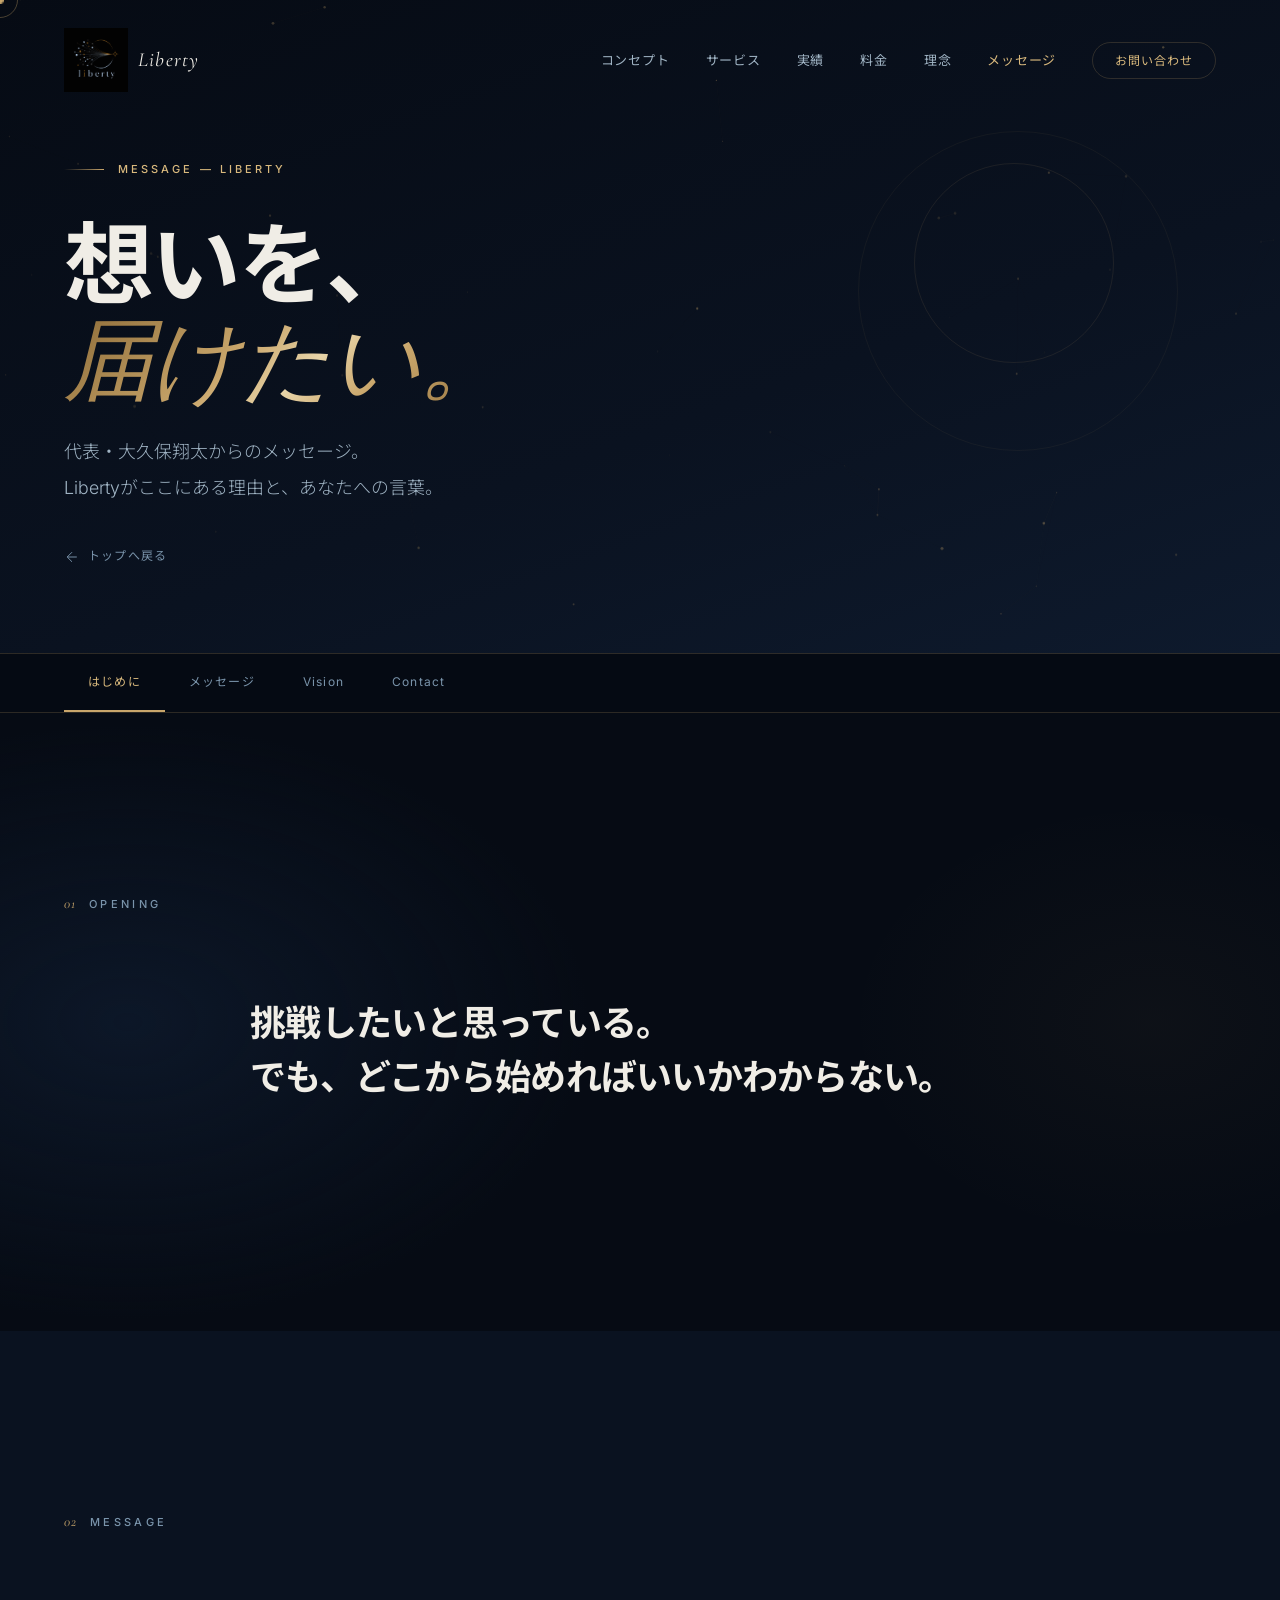
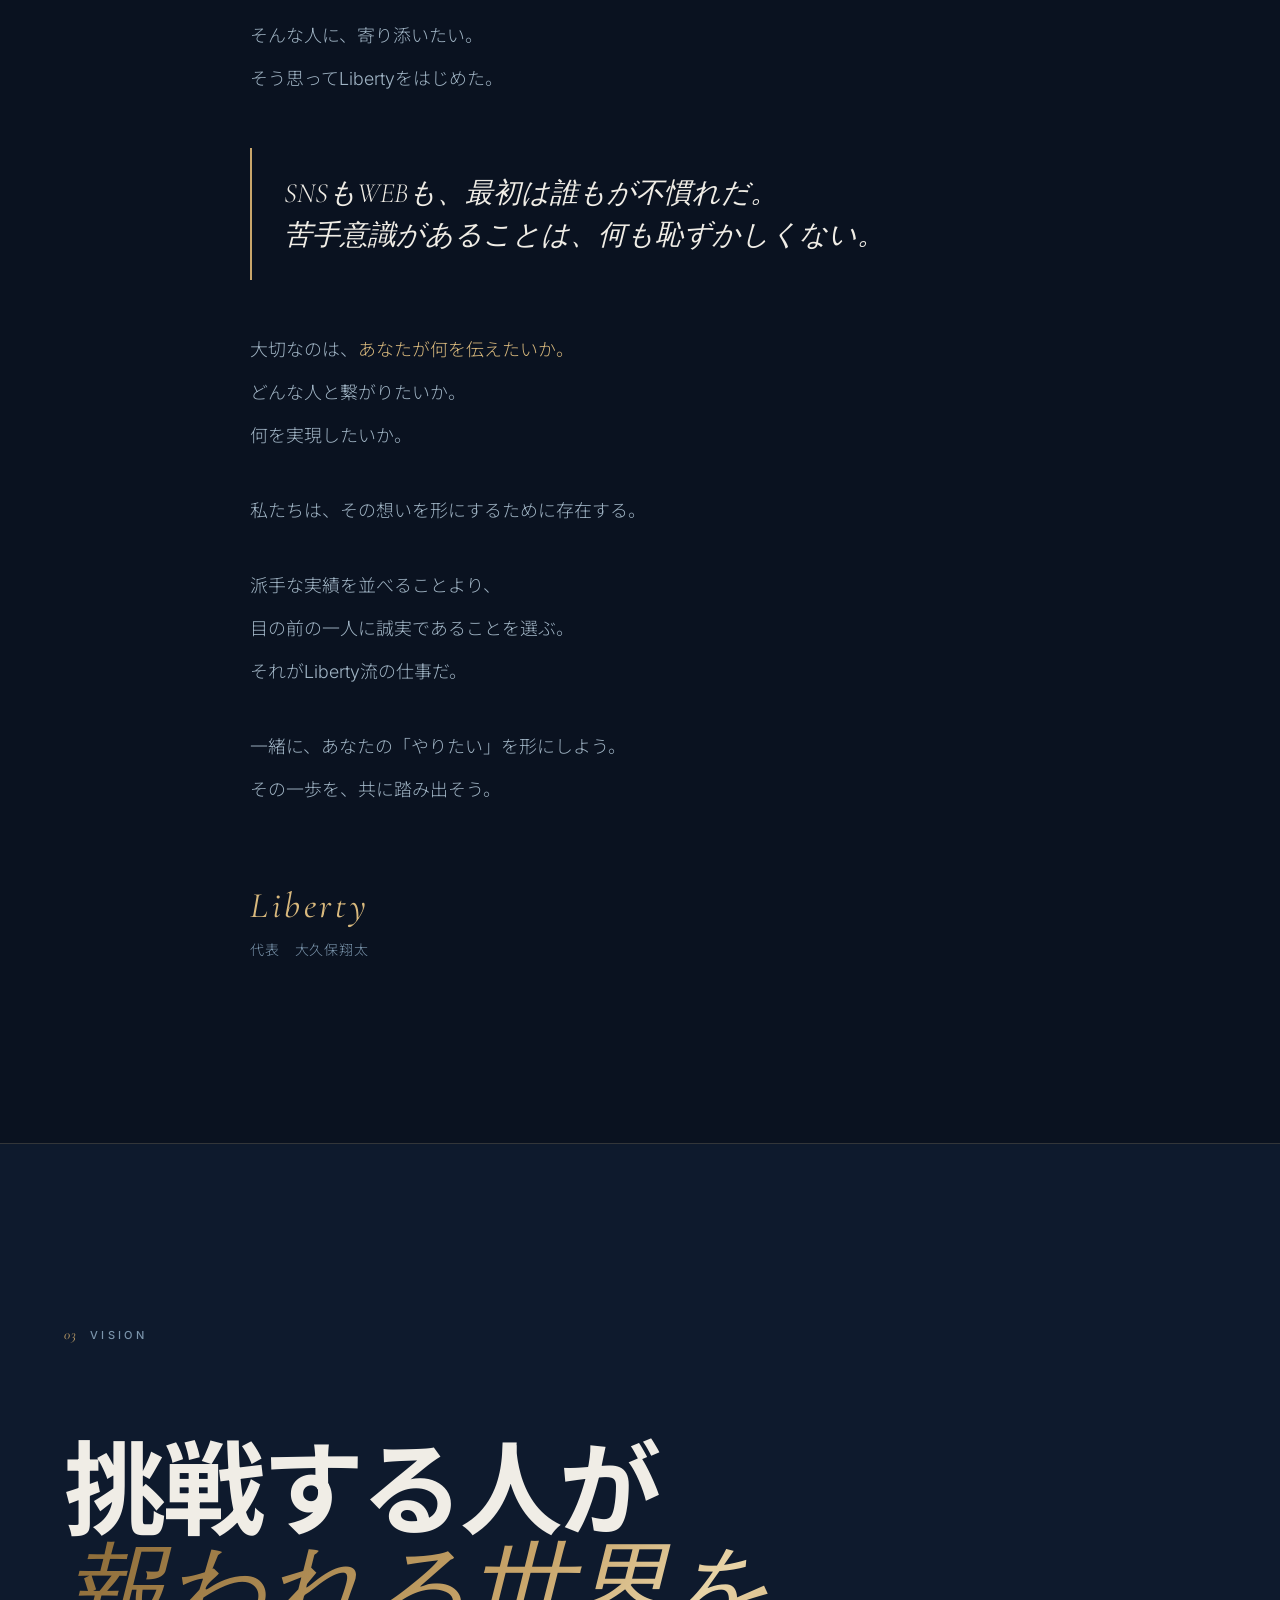
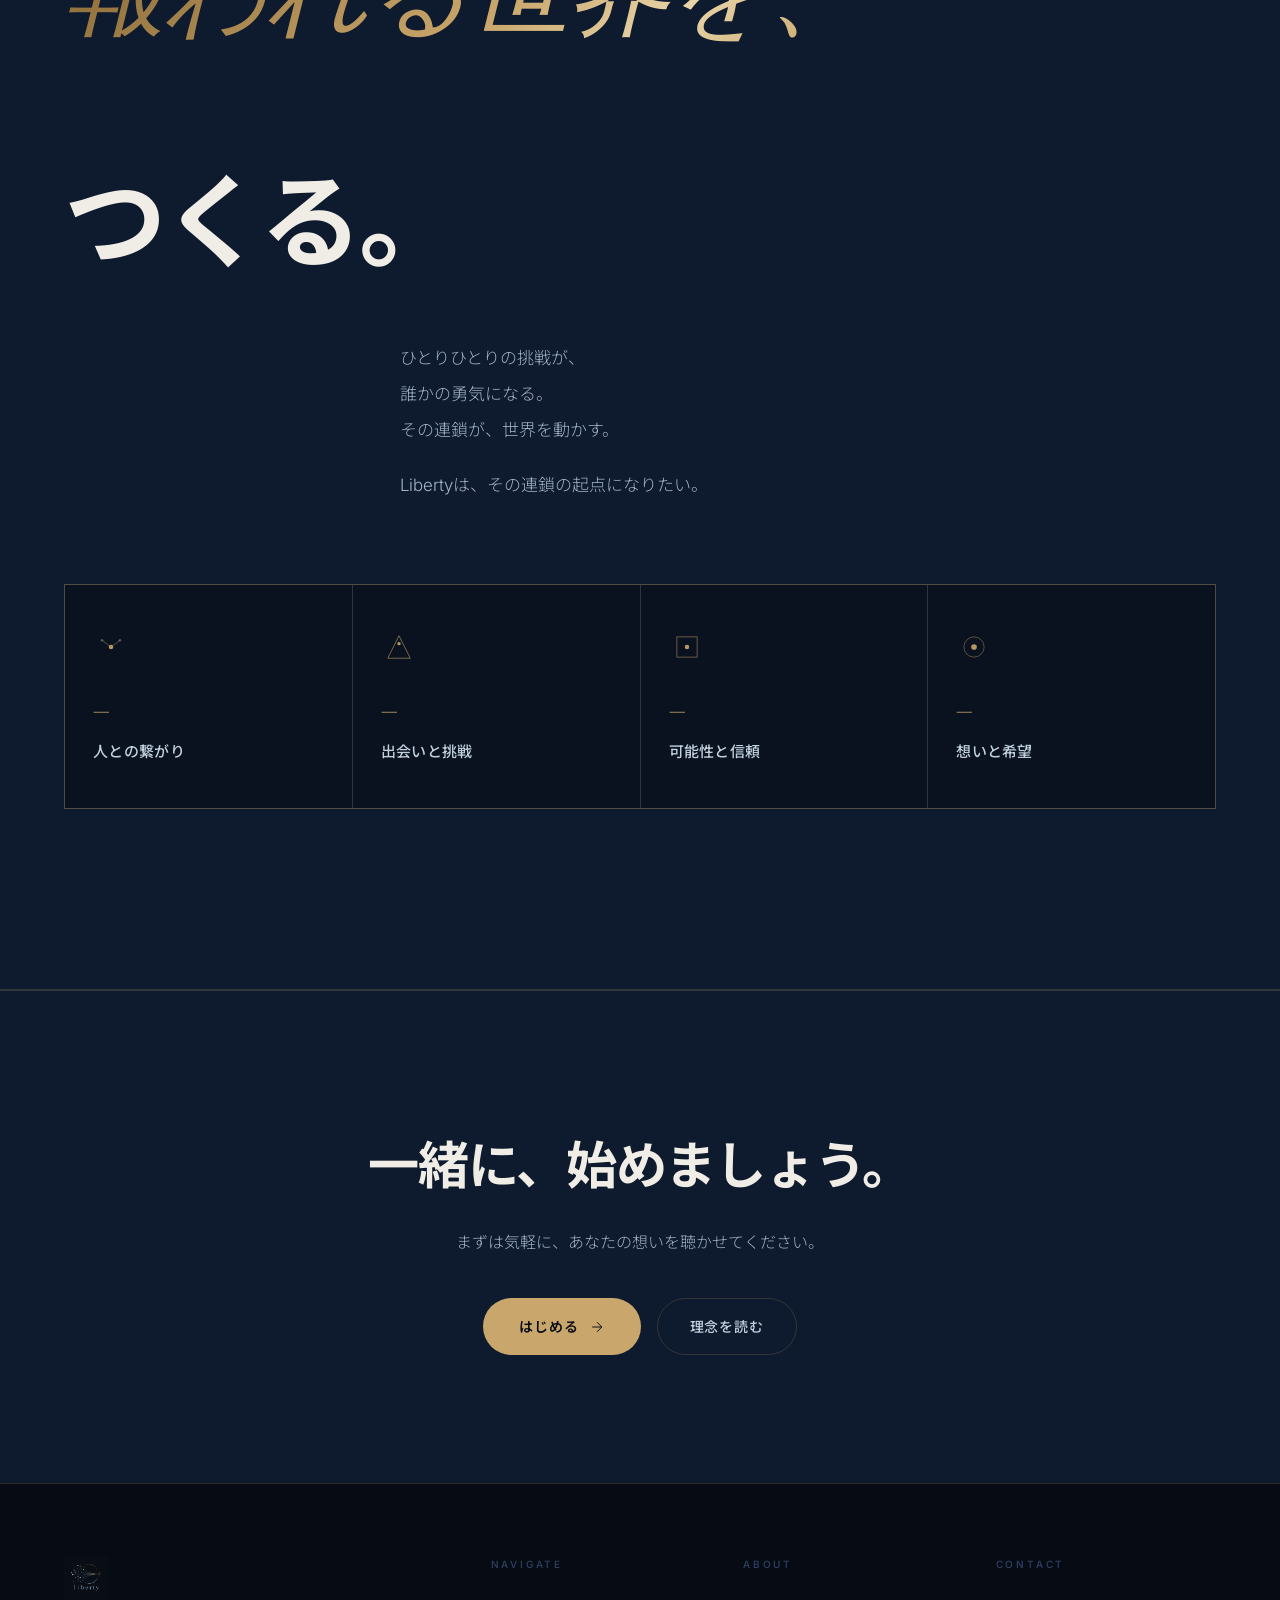
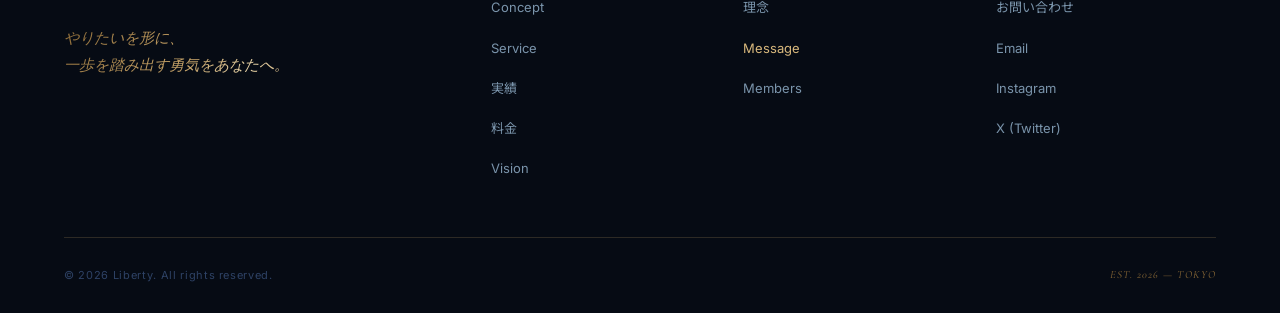
==== message.html @ f51811f4 "Add philosophy and message pages with updated styles and images Co-Authored-By: Claude Sonnet 4.6 <n" ====
<!DOCTYPE html>
<html lang="ja">
<head>
    <meta charset="UTF-8">
    <meta name="viewport" content="width=device-width, initial-scale=1.0">
    <title>Message | Liberty</title>
    <meta name="description" content="Liberty代表・大久保翔太からのメッセージ。Libertyがここにある理由、想いについて。">
    <link rel="preconnect" href="https://fonts.googleapis.com">
    <link rel="preconnect" href="https://fonts.gstatic.com" crossorigin>
    <link href="https://fonts.googleapis.com/css2?family=Inter:wght@300;400;500;600;700;800;900&family=Noto+Sans+JP:wght@300;400;500;700&family=Cormorant+Garamond:ital,wght@0,300;0,400;1,300;1,400&display=swap" rel="stylesheet">
    <link rel="stylesheet" href="styles.css">
</head>
<body>

    <div class="cursor" id="cursor"></div>
    <div class="cursor-follower" id="cursorFollower"></div>

    <!-- Loader -->
    <div class="loader" id="loader">
        <div class="loader-inner">
            <svg class="loader-logo" viewBox="0 0 60 60" fill="none">
                <circle cx="30" cy="30" r="1.5" fill="#c9a66b"/>
                <line x1="30" y1="4" x2="30" y2="56" stroke="#c9a66b" stroke-width="0.6" stroke-dasharray="52" stroke-dashoffset="52" class="loader-line-v"/>
                <line x1="4" y1="30" x2="56" y2="30" stroke="#c9a66b" stroke-width="0.6" stroke-dasharray="52" stroke-dashoffset="52" class="loader-line-h"/>
                <line x1="11.5" y1="11.5" x2="48.5" y2="48.5" stroke="#c9a66b" stroke-width="0.4" opacity="0.4" stroke-dasharray="52" stroke-dashoffset="52" class="loader-line-d1"/>
                <line x1="48.5" y1="11.5" x2="11.5" y2="48.5" stroke="#c9a66b" stroke-width="0.4" opacity="0.4" stroke-dasharray="52" stroke-dashoffset="52" class="loader-line-d2"/>
            </svg>
            <span class="loader-text">Liberty</span>
        </div>
    </div>

    <!-- Header -->
    <header class="header" id="header">
        <nav class="nav container">
            <a href="index.html#top" class="logo" aria-label="Liberty">
                <img src="%E7%94%BB%E5%83%8F.png" class="logo-icon" alt="">
                <span class="logo-text">Liberty</span>
            </a>
            <ul class="nav-menu" id="navMenu">
                <li><a href="index.html#concept" class="nav-link">コンセプト</a></li>
                <li><a href="index.html#service" class="nav-link">サービス</a></li>
                <li><a href="index.html#results" class="nav-link">実績</a></li>
                <li><a href="index.html#pricing" class="nav-link">料金</a></li>
                <li><a href="philosophy.html" class="nav-link">理念</a></li>
                <li><a href="message.html" class="nav-link" style="color:var(--gold-light)">メッセージ</a></li>
                <li><a href="index.html#contact" class="nav-link nav-link--cta">お問い合わせ</a></li>
            </ul>
            <button class="menu-toggle" id="menuToggle" aria-label="メニュー">
                <span class="toggle-bar"></span>
                <span class="toggle-bar"></span>
            </button>
        </nav>
    </header>

    <!-- Hero -->
    <section class="subpage-hero" id="top">
        <canvas class="subpage-hero-canvas" id="subpageHeroCanvas"></canvas>
        <div class="hero-deco hero-deco--ring1" aria-hidden="true"></div>
        <div class="hero-deco hero-deco--ring2" aria-hidden="true"></div>
        <div class="container subpage-hero-content">
            <div class="subpage-eyebrow reveal-up" style="--delay:0.1s">
                <span class="eyebrow-line"></span>
                <span class="eyebrow-text">MESSAGE — LIBERTY</span>
            </div>
            <h1 class="subpage-title reveal-up" style="--delay:0.3s">
                想いを、<br>
                <em>届けたい。</em>
            </h1>
            <p class="subpage-lead reveal-up" style="--delay:0.5s">
                代表・大久保翔太からのメッセージ。<br>
                Libertyがここにある理由と、あなたへの言葉。
            </p>
            <a href="index.html" class="subpage-back reveal-up" style="--delay:0.7s">
                <svg viewBox="0 0 20 20" fill="none"><line x1="16" y1="10" x2="4" y2="10" stroke="currentColor" stroke-width="1.2"/><polyline points="10 4 4 10 10 16" stroke="currentColor" stroke-width="1.2" fill="none"/></svg>
                トップへ戻る
            </a>
        </div>
    </section>

    <!-- In-page nav -->
    <nav class="subpage-nav" aria-label="ページ内ナビゲーション">
        <div class="subpage-nav-inner">
            <a href="#msg-opening" class="subpage-nav-link active">はじめに</a>
            <a href="#msg-body" class="subpage-nav-link">メッセージ</a>
            <a href="#msg-vision" class="subpage-nav-link">Vision</a>
            <a href="#msg-cta" class="subpage-nav-link">Contact</a>
        </div>
    </nav>

    <!-- Opening -->
    <section id="msg-opening" style="padding:var(--section-v) 0;background:var(--black);">
        <div class="message-bg"></div>
        <div class="container" style="position:relative;z-index:1;">
            <div class="section-label reveal-up">
                <span class="label-num">01</span>
                <span class="label-text">Opening</span>
            </div>
            <div class="msg-letter reveal-up">
                <p class="msg-letter-opening">
                    挑戦したいと思っている。<br>
                    でも、どこから始めればいいかわからない。
                </p>
            </div>
        </div>
    </section>

    <!-- Main Message -->
    <section id="msg-body" style="padding:var(--section-v) 0;background:var(--black-soft);">
        <div class="orb orb--gold" style="top:10%;right:-5%;width:500px;height:500px;opacity:0.05;" aria-hidden="true"></div>
        <div class="container" style="position:relative;z-index:1;">
            <div class="section-label reveal-up">
                <span class="label-num">02</span>
                <span class="label-text">Message</span>
            </div>

            <div class="msg-letter reveal-up">
                <div class="msg-letter-body">
                    <p>
                        そんな人に、寄り添いたい。<br>
                        そう思ってLibertyをはじめた。
                    </p>

                    <div class="msg-quote-block">
                        <blockquote>
                            SNSもWEBも、最初は誰もが不慣れだ。<br>
                            苦手意識があることは、何も恥ずかしくない。
                        </blockquote>
                    </div>

                    <p>
                        大切なのは、<em>あなたが何を伝えたいか。</em><br>
                        どんな人と繋がりたいか。<br>
                        何を実現したいか。
                    </p>
                    <p>
                        私たちは、その想いを形にするために存在する。
                    </p>
                    <p>
                        派手な実績を並べることより、<br>
                        目の前の一人に誠実であることを選ぶ。<br>
                        それがLiberty流の仕事だ。
                    </p>
                    <p>
                        一緒に、あなたの「やりたい」を形にしよう。<br>
                        その一歩を、共に踏み出そう。
                    </p>

                    <span class="msg-letter-sign">Liberty</span>
                    <span class="msg-letter-name">代表　大久保翔太</span>
                </div>
            </div>
        </div>
    </section>

    <!-- Vision -->
    <section id="msg-vision" style="padding:var(--section-v) 0;background:var(--navy);border-top:1px solid var(--gold-border);border-bottom:1px solid var(--gold-border);">
        <div class="container">
            <div class="section-label reveal-up">
                <span class="label-num">03</span>
                <span class="label-text">Vision</span>
            </div>
            <div class="vision-statement reveal-up">
                <h2>
                    挑戦する人が<br>
                    <em>報われる世界を、</em><br>
                    つくる。
                </h2>
            </div>
            <div class="vision-sub reveal-up">
                <p>
                    ひとりひとりの挑戦が、<br>
                    誰かの勇気になる。<br>
                    その連鎖が、世界を動かす。
                </p>
                <p>
                    Libertyは、その連鎖の起点になりたい。
                </p>
            </div>

            <!-- Values grid -->
            <div class="concept-values reveal-up" style="margin-top:clamp(48px,7vw,80px);">
                <div class="value-item">
                    <div class="value-icon">
                        <svg viewBox="0 0 32 32" fill="none">
                            <circle cx="16" cy="16" r="2" fill="#c9a66b"/>
                            <circle cx="8" cy="10" r="1.2" fill="#8fa0b3" opacity="0.5"/>
                            <circle cx="24" cy="10" r="1.2" fill="#8fa0b3" opacity="0.5"/>
                            <line x1="16" y1="16" x2="8" y2="10" stroke="#c9a66b" stroke-width="0.7" opacity="0.6"/>
                            <line x1="16" y1="16" x2="24" y2="10" stroke="#c9a66b" stroke-width="0.7" opacity="0.6"/>
                        </svg>
                    </div>
                    <span class="value-num">—</span>
                    <span class="value-word">人との繋がり</span>
                </div>
                <div class="value-item">
                    <div class="value-icon">
                        <svg viewBox="0 0 32 32" fill="none">
                            <path d="M16 6 L26 26 L6 26 Z" stroke="#c9a66b" stroke-width="0.8" fill="none" opacity="0.7"/>
                            <circle cx="16" cy="13" r="1.5" fill="#c9a66b"/>
                        </svg>
                    </div>
                    <span class="value-num">—</span>
                    <span class="value-word">出会いと挑戦</span>
                </div>
                <div class="value-item">
                    <div class="value-icon">
                        <svg viewBox="0 0 32 32" fill="none">
                            <rect x="7" y="7" width="18" height="18" stroke="#c9a66b" stroke-width="0.8" fill="none" opacity="0.6"/>
                            <circle cx="16" cy="16" r="2" fill="#c9a66b"/>
                        </svg>
                    </div>
                    <span class="value-num">—</span>
                    <span class="value-word">可能性と信頼</span>
                </div>
                <div class="value-item">
                    <div class="value-icon">
                        <svg viewBox="0 0 32 32" fill="none">
                            <circle cx="16" cy="16" r="9" stroke="#c9a66b" stroke-width="0.8" fill="none" opacity="0.5"/>
                            <circle cx="16" cy="16" r="2.5" fill="#c9a66b"/>
                        </svg>
                    </div>
                    <span class="value-num">—</span>
                    <span class="value-word">想いと希望</span>
                </div>
            </div>
        </div>
    </section>

    <!-- CTA -->
    <section class="subpage-cta" id="msg-cta">
        <div class="container">
            <h2 class="reveal-up">一緒に、始めましょう。</h2>
            <p class="reveal-up">まずは気軽に、あなたの想いを聴かせてください。</p>
            <div class="reveal-up" style="display:flex;gap:16px;justify-content:center;flex-wrap:wrap;">
                <a href="index.html#contact" class="btn btn--gold">
                    <span>はじめる</span>
                    <svg viewBox="0 0 20 20" fill="none"><line x1="4" y1="10" x2="16" y2="10" stroke="currentColor" stroke-width="1.2"/><polyline points="10 4 16 10 10 16" stroke="currentColor" stroke-width="1.2" fill="none"/></svg>
                </a>
                <a href="philosophy.html" class="btn btn--ghost">
                    <span>理念を読む</span>
                </a>
            </div>
        </div>
    </section>

    <!-- Footer -->
    <footer class="footer">
        <div class="container">
            <div class="footer-top">
                <div class="footer-brand">
                    <a href="index.html#top" class="logo logo--footer" aria-label="Liberty">
                        <img src="%E7%94%BB%E5%83%8F.png" class="logo-icon" alt="">
                    </a>
                    <p class="footer-tagline">やりたいを形に、<br>一歩を踏み出す勇気をあなたへ。</p>
                </div>
                <nav class="footer-nav" aria-label="フッターナビゲーション">
                    <div class="footer-col">
                        <span class="footer-col-title">Navigate</span>
                        <ul>
                            <li><a href="index.html#concept">Concept</a></li>
                            <li><a href="index.html#service">Service</a></li>
                            <li><a href="index.html#results">実績</a></li>
                            <li><a href="index.html#pricing">料金</a></li>
                            <li><a href="index.html#vision">Vision</a></li>
                        </ul>
                    </div>
                    <div class="footer-col">
                        <span class="footer-col-title">About</span>
                        <ul>
                            <li><a href="philosophy.html">理念</a></li>
                            <li><a href="message.html" style="color:var(--gold-light)">Message</a></li>
                            <li><a href="index.html#members">Members</a></li>
                        </ul>
                    </div>
                    <div class="footer-col">
                        <span class="footer-col-title">Contact</span>
                        <ul>
                            <li><a href="index.html#contact">お問い合わせ</a></li>
                            <li><a href="mailto:contact@liberty-official.jp">Email</a></li>
                            <li><a href="#">Instagram</a></li>
                            <li><a href="#">X (Twitter)</a></li>
                        </ul>
                    </div>
                </nav>
            </div>
            <div class="footer-bottom">
                <span class="footer-copy">© 2026 Liberty. All rights reserved.</span>
                <span class="footer-mark">EST. 2026 — TOKYO</span>
            </div>
        </div>
    </footer>

    <script src="script.js"></script>
</body>
</html>
---- styles.css ----
/* ============================================================
   Liberty | Design System
   ============================================================ */

:root {
    --black:       #060b14;
    --black-soft:  #0a1220;
    --navy:        #0e1a2d;
    --gray-900:    #111e31;
    --gray-800:    #1a2a3f;
    --gray-700:    #233450;
    --gray-600:    #2e4265;
    --gray-500:    #4d6480;
    --gray-400:    #7a94ab;
    --gray-300:    #a0b4c4;
    --gray-200:    #c0d0dc;
    --gray-100:    #dce8f0;
    --white:       #f0ede6;

    --gold:        #c9a66b;
    --gold-light:  #d9b97d;
    --gold-pale:   #e8d4a8;
    --gold-deep:   #8a6936;
    --gold-glow:   rgba(201,166,107,0.15);
    --gold-border: rgba(201,166,107,0.2);
    --gold-grad:   linear-gradient(135deg, #8a6936 0%, #c9a66b 40%, #e8d4a8 55%, #c9a66b 70%, #8a6936 100%);

    --font-sans: 'Inter', 'Noto Sans JP', system-ui, -apple-system, sans-serif;
    --font-jp:   'Noto Sans JP', system-ui, sans-serif;
    --font-serif:'Cormorant Garamond', 'Times New Roman', serif;

    --ease:      cubic-bezier(0.65, 0, 0.35, 1);
    --ease-out:  cubic-bezier(0.16, 1, 0.3, 1);
    --ease-in:   cubic-bezier(0.55, 0, 1, 0.45);

    --container: 1320px;
    --gutter:    clamp(24px, 5vw, 80px);
    --section-v: clamp(100px, 14vw, 180px);
}

/* ── Reset ── */
*, *::before, *::after { box-sizing: border-box; margin: 0; padding: 0; }
html { scroll-behavior: smooth; -webkit-font-smoothing: antialiased; -moz-osx-font-smoothing: grayscale; }
body {
    font-family: var(--font-sans);
    background: var(--black);
    color: var(--gray-200);
    line-height: 1.7;
    overflow-x: hidden;
}
a { color: inherit; text-decoration: none; }
button { background: none; border: none; cursor: pointer; font: inherit; color: inherit; }
img, svg, canvas { display: block; max-width: 100%; }
ul { list-style: none; }
input, select, textarea { font: inherit; }

.container {
    max-width: var(--container);
    margin: 0 auto;
    padding: 0 var(--gutter);
}

/* ── Custom cursor (desktop only) ── */
@media (pointer: fine) {
    body { cursor: none; }
    .cursor, .cursor-follower { display: block; }
}
@media (pointer: coarse) {
    .cursor, .cursor-follower { display: none !important; }
}

.cursor {
    position: fixed;
    width: 7px; height: 7px;
    background: var(--gold);
    border-radius: 50%;
    pointer-events: none;
    z-index: 9999;
    transform: translate(-50%, -50%);
    transition: width 0.25s var(--ease), height 0.25s var(--ease), opacity 0.25s;
    will-change: transform;
}
.cursor.hidden { opacity: 0; }
.cursor.expanded { width: 0; height: 0; }

.cursor-follower {
    position: fixed;
    width: 36px; height: 36px;
    border: 1px solid rgba(201,166,107,0.35);
    border-radius: 50%;
    pointer-events: none;
    z-index: 9998;
    transform: translate(-50%, -50%);
    transition: width 0.4s var(--ease-out), height 0.4s var(--ease-out), border-color 0.3s, opacity 0.3s;
    will-change: transform;
}
.cursor-follower.expanded { width: 64px; height: 64px; border-color: var(--gold); }

/* ── Loader ── */
.loader {
    position: fixed;
    top: 0; left: 0; right: 0; bottom: 0;
    background: var(--black);
    z-index: 10000;
    display: flex;
    align-items: center;
    justify-content: center;
    transition: opacity 0.8s var(--ease), visibility 0.8s;
}
.loader.done { opacity: 0; visibility: hidden; }
.loader-inner {
    display: flex;
    flex-direction: column;
    align-items: center;
    gap: 20px;
}
.loader-logo { width: 48px; height: 48px; }
.loader-line-v, .loader-line-h, .loader-line-d1, .loader-line-d2 {
    animation: drawLine 0.8s var(--ease-out) forwards;
}
.loader-line-h  { animation-delay: 0.15s; }
.loader-line-d1 { animation-delay: 0.3s; }
.loader-line-d2 { animation-delay: 0.4s; }
@keyframes drawLine {
    to { stroke-dashoffset: 0; }
}
.loader-text {
    font-family: var(--font-serif);
    font-style: italic;
    font-size: 22px;
    letter-spacing: 0.12em;
    color: var(--gold);
    opacity: 0;
    animation: fadeIn 0.6s var(--ease-out) 0.5s forwards;
}
@keyframes fadeIn { to { opacity: 1; } }

/* ── Header ── */
.header {
    position: fixed;
    top: 0; left: 0; right: 0;
    z-index: 1000;
    padding: 28px 0;
    transition: padding 0.4s var(--ease), background 0.4s var(--ease), border-color 0.4s var(--ease);
    border-bottom: 1px solid transparent;
}
.header.scrolled {
    padding: 18px 0;
    background: rgba(6,11,20,0.82);
    backdrop-filter: blur(20px);
    -webkit-backdrop-filter: blur(20px);
    border-bottom-color: var(--gold-border);
}
.nav {
    display: flex;
    align-items: center;
    justify-content: space-between;
}

.logo {
    display: inline-flex;
    align-items: center;
    gap: 10px;
}
.logo-icon {
    height: 64px;
    width: auto;
    flex-shrink: 0;
    filter: invert(1) hue-rotate(180deg);
    mix-blend-mode: screen;
}
.logo-text {
    font-family: var(--font-serif);
    font-style: italic;
    font-size: 20px;
    font-weight: 400;
    letter-spacing: 0.06em;
    color: var(--white);
}
.logo--footer .logo-icon { height: 44px; width: auto; }
.logo--footer .logo-text { font-size: 26px; }

.nav-menu {
    display: flex;
    align-items: center;
    gap: 36px;
}
.nav-link {
    font-size: 13px;
    font-weight: 400;
    letter-spacing: 0.06em;
    color: var(--gray-300);
    position: relative;
    padding-bottom: 3px;
    transition: color 0.3s var(--ease);
}
.nav-link::after {
    content: '';
    position: absolute;
    left: 0; bottom: 0;
    width: 0; height: 1px;
    background: var(--gold);
    transition: width 0.35s var(--ease);
}
.nav-link:hover { color: var(--white); }
.nav-link:hover::after { width: 100%; }
.nav-link--cta {
    padding: 10px 22px;
    border: 1px solid var(--gold-border);
    border-radius: 999px;
    color: var(--gold-light);
    font-size: 12px;
    letter-spacing: 0.08em;
    transition: all 0.35s var(--ease);
}
.nav-link--cta::after { display: none; }
.nav-link--cta:hover {
    background: var(--gold-glow);
    border-color: var(--gold);
    color: var(--gold-pale);
}

.menu-toggle {
    display: none;
    flex-direction: column;
    gap: 6px;
    width: 28px;
    padding: 4px 0;
}
.toggle-bar {
    display: block;
    width: 100%;
    height: 1px;
    background: var(--white);
    transition: transform 0.35s var(--ease), opacity 0.35s;
}
.menu-toggle.open .toggle-bar:nth-child(1) { transform: translateY(3.5px) rotate(45deg); }
.menu-toggle.open .toggle-bar:nth-child(2) { transform: translateY(-3.5px) rotate(-45deg); }

@media (max-width: 860px) {
    .nav-menu { display: none; }
    .menu-toggle { display: flex; }
    .nav-menu.open {
        display: flex;
        position: fixed;
        inset: 0;
        flex-direction: column;
        justify-content: center;
        align-items: center;
        gap: 40px;
        background: var(--black);
        z-index: 999;
    }
    .nav-menu.open .nav-link {
        font-size: 22px;
        letter-spacing: 0.04em;
    }
    .nav-menu.open .nav-link--cta {
        padding: 14px 32px;
        font-size: 16px;
    }
}

/* ── Sections: shared ── */
section { padding: var(--section-v) 0; position: relative; }

.section-label {
    display: flex;
    align-items: baseline;
    gap: 14px;
    margin-bottom: clamp(48px, 8vw, 80px);
}
.label-num {
    font-family: var(--font-serif);
    font-style: italic;
    font-size: 14px;
    color: var(--gold);
    letter-spacing: 0.04em;
}
.label-text {
    font-size: 11px;
    letter-spacing: 0.3em;
    color: var(--gray-400);
    font-weight: 500;
    text-transform: uppercase;
}

.section-heading {
    font-family: var(--font-sans);
    font-size: clamp(36px, 6vw, 80px);
    font-weight: 700;
    line-height: 1.08;
    letter-spacing: -0.03em;
    color: var(--white);
}
.section-heading em {
    font-style: normal;
    font-family: var(--font-serif);
    font-style: italic;
    font-weight: 300;
    background: var(--gold-grad);
    -webkit-background-clip: text;
    background-clip: text;
    -webkit-text-fill-color: transparent;
}

/* ── Buttons ── */
.btn {
    display: inline-flex;
    align-items: center;
    gap: 10px;
    font-size: 14px;
    font-weight: 500;
    letter-spacing: 0.06em;
    border-radius: 999px;
    transition: all 0.4s var(--ease);
    position: relative;
    overflow: hidden;
}
.btn svg { width: 16px; height: 16px; transition: transform 0.4s var(--ease); }
.btn:hover svg { transform: translateX(4px); }

.btn--gold {
    padding: 16px 36px;
    background: var(--gold);
    color: var(--black);
    font-weight: 600;
}
.btn--gold:hover {
    background: var(--gold-light);
    transform: translateY(-2px);
    box-shadow: 0 16px 48px -8px rgba(201,166,107,0.45);
}

.btn--ghost {
    padding: 16px 32px;
    border: 1px solid var(--gold-border);
    color: var(--gray-200);
}
.btn--ghost:hover {
    border-color: var(--gold);
    color: var(--gold-light);
    background: var(--gold-glow);
}
.btn--sm { padding: 11px 24px; font-size: 13px; }

/* ── Reveal animations ── */
.reveal-up {
    opacity: 0;
    transform: translateY(30px);
    transition:
        opacity 0.9s var(--ease-out) var(--delay, 0s),
        transform 0.9s var(--ease-out) var(--delay, 0s);
}
.reveal-up.visible { opacity: 1; transform: translateY(0); }

/* ── Hero ── */
.hero {
    position: relative;
    width: 100%;
    min-height: 100vh;
    min-height: 100svh;
    padding: 140px 0 100px;
    background: linear-gradient(160deg, var(--black) 0%, var(--black-soft) 60%, var(--navy) 100%);
}

.hero-canvas {
    position: absolute;
    top: 0; left: 0;
    width: 100%;
    height: 100%;
    min-width: 100%;
    pointer-events: none;
    z-index: 0;
}
.hero-grid-overlay {
    position: absolute;
    top: 0; left: 0; right: 0; bottom: 0;
    z-index: 1;
    background-image:
        linear-gradient(rgba(143,160,179,0.035) 1px, transparent 1px),
        linear-gradient(90deg, rgba(143,160,179,0.035) 1px, transparent 1px);
    background-size: 72px 72px;
    mask-image: radial-gradient(ellipse 80% 80% at 50% 50%, black 20%, transparent 80%);
    -webkit-mask-image: radial-gradient(ellipse 80% 80% at 50% 50%, black 20%, transparent 80%);
}

.hero-watermark {
    position: absolute;
    right: clamp(40px, 6vw, 120px);
    top: 50%;
    transform: translateY(-50%);
    width: clamp(280px, 38vw, 560px);
    height: auto;
    opacity: 0.12;
    filter: invert(1) sepia(1) saturate(2);
    mix-blend-mode: screen;
    pointer-events: none;
    z-index: 1;
}

.hero-content {
    position: relative;
    z-index: 2;
}

.hero-eyebrow {
    display: flex;
    align-items: center;
    gap: 16px;
    margin-bottom: 52px;
}
.eyebrow-line {
    width: 48px;
    height: 1px;
    background: linear-gradient(90deg, transparent, var(--gold));
}
.eyebrow-text {
    font-size: 11px;
    letter-spacing: 0.28em;
    color: var(--gold-light);
    font-weight: 500;
}

.hero-title {
    font-family: var(--font-jp);
    font-size: clamp(40px, 6.5vw, 92px);
    font-weight: 700;
    line-height: 1.05;
    letter-spacing: -0.03em;
    color: var(--white);
    margin-bottom: 48px;
}
.hero-word {
    display: block;
    overflow: hidden;
}
.hero-word > span {
    display: block;
    animation: wordRise 1s var(--ease-out) both;
}
.hero-word:nth-child(1) > span { animation-delay: 0.4s; }
.hero-word:nth-child(2) > span { animation-delay: 0.55s; }
.hero-word:nth-child(3) > span { animation-delay: 0.7s; }
.hero-word--sub {
    margin-top: 16px;
    font-size: clamp(18px, 2.5vw, 32px);
    font-weight: 300;
    color: var(--gray-300);
    letter-spacing: 0.01em;
}

@keyframes wordRise {
    from { transform: translateY(110%); opacity: 0; }
    to   { transform: translateY(0);    opacity: 1; }
}

.hero-desc {
    font-size: clamp(15px, 1.4vw, 18px);
    line-height: 2;
    color: var(--gray-300);
    max-width: 420px;
    margin-bottom: 52px;
    font-weight: 300;
}

.hero-actions {
    display: flex;
    gap: 14px;
    flex-wrap: wrap;
}

.hero-scroll-indicator {
    position: absolute;
    bottom: 44px;
    right: var(--gutter);
    z-index: 2;
    display: flex;
    flex-direction: column;
    align-items: center;
    gap: 12px;
}
.scroll-label {
    font-size: 10px;
    letter-spacing: 0.28em;
    color: var(--gray-500);
    writing-mode: vertical-lr;
}
.scroll-bar {
    width: 1px;
    height: 56px;
    background: rgba(201,166,107,0.18);
    overflow: hidden;
}
.scroll-bar-inner {
    width: 100%;
    height: 50%;
    background: var(--gold);
    animation: scrollSlide 2.4s ease-in-out infinite;
}
@keyframes scrollSlide {
    0%   { transform: translateY(-100%); opacity: 1; }
    50%  { transform: translateY(100%);  opacity: 1; }
    51%  { transform: translateY(-100%); opacity: 0; }
    100% { transform: translateY(-100%); opacity: 0; }
}

.hero-side-text {
    position: absolute;
    left: 20px;
    top: 50%;
    transform: translateY(-50%) rotate(-90deg) translateX(-50%);
    transform-origin: left center;
    font-size: 10px;
    letter-spacing: 0.28em;
    color: var(--gray-600);
    white-space: nowrap;
    z-index: 2;
}

@media (max-width: 768px) {
    .hero-scroll-indicator,
    .hero-side-text { display: none; }
}

/* ── Marquee ── */
.marquee {
    overflow: hidden;
    border-top: 1px solid var(--gold-border);
    border-bottom: 1px solid var(--gold-border);
    padding: 24px 0;
    background: var(--black-soft);
}
.marquee-track {
    display: flex;
    gap: 48px;
    align-items: center;
    white-space: nowrap;
    animation: marqueeScroll 28s linear infinite;
    font-family: var(--font-serif);
    font-style: italic;
    font-size: clamp(28px, 5vw, 60px);
    color: var(--gray-700);
}
.marquee-track:hover { animation-play-state: paused; }
.marquee-track .sep {
    color: var(--gold-deep);
    font-style: normal;
    font-size: 0.5em;
}
@keyframes marqueeScroll {
    from { transform: translateX(0); }
    to   { transform: translateX(-50%); }
}

/* ── Concept ── */
.concept { background: var(--black-soft); }

.concept-layout {
    display: grid;
    grid-template-columns: 1fr 1fr;
    gap: clamp(48px, 8vw, 120px);
    align-items: center;
    margin-bottom: clamp(60px, 10vw, 120px);
}

.concept-text .section-heading { margin-bottom: 40px; }

.concept-body p {
    font-size: clamp(15px, 1.3vw, 17px);
    line-height: 2.1;
    color: var(--gray-300);
    margin-bottom: 22px;
    font-weight: 300;
}
.concept-body em {
    font-style: normal;
    color: var(--gold-light);
}
.concept-body p:first-child {
    font-size: clamp(18px, 1.8vw, 22px);
    color: var(--white);
    font-weight: 400;
    margin-bottom: 32px;
}

.concept-visual {
    display: flex;
    align-items: center;
    justify-content: center;
}
.concept-diagram {
    position: relative;
    width: 100%;
    aspect-ratio: 1;
    max-width: 420px;
}
.concept-canvas {
    display: block;
    width: 100%;
    height: auto;
    aspect-ratio: 1;
    border-radius: 50%;
    border: 1px solid var(--gold-border);
}
.diagram-label {
    position: absolute;
    font-size: 11px;
    letter-spacing: 0.2em;
    color: var(--gold-light);
    font-weight: 500;
    text-transform: uppercase;
}
.diagram-label--expand  { top: 12%; left: 6%; }
.diagram-label--converge { bottom: 12%; right: 6%; }
.diagram-label--hope {
    top: 50%;
    left: 50%;
    transform: translate(-50%, -50%);
    font-family: var(--font-serif);
    font-style: italic;
    font-size: 14px;
    color: var(--gold-pale);
    letter-spacing: 0.1em;
}

.concept-values {
    display: grid;
    grid-template-columns: repeat(4, 1fr);
    gap: 1px;
    background: var(--gold-border);
    border: 1px solid var(--gold-border);
}
.value-item {
    background: var(--black-soft);
    padding: clamp(28px, 4vw, 44px) clamp(16px, 3vw, 28px);
    display: flex;
    flex-direction: column;
    gap: 12px;
    transition: background 0.4s var(--ease);
}
.value-item:hover { background: var(--navy); }
.value-num {
    font-family: var(--font-serif);
    font-style: italic;
    font-size: 20px;
    color: var(--gold);
}
.value-word {
    font-size: clamp(13px, 1.2vw, 15px);
    color: var(--gray-200);
    font-weight: 500;
    letter-spacing: 0.02em;
}

@media (max-width: 900px) {
    .concept-layout { grid-template-columns: 1fr; }
    .concept-values { grid-template-columns: repeat(2, 1fr); }
}

/* ── Philosophy ── */
.philosophy {
    background: var(--black);
}
.philosophy-bg {
    position: absolute;
    top: 0; left: 0; right: 0; bottom: 0;
    background:
        radial-gradient(ellipse 70% 60% at 50% 50%, rgba(201,166,107,0.06) 0%, transparent 60%),
        radial-gradient(ellipse 50% 50% at 50% 50%, rgba(14,26,45,0.6) 0%, transparent 70%);
    pointer-events: none;
}
.philosophy-content { position: relative; z-index: 1; }

.philosophy-grid {
    display: grid;
    grid-template-columns: 1fr 1fr;
    gap: clamp(60px, 10vw, 140px);
    align-items: start;
}

.philosophy-quote-block {
    position: sticky;
    top: 120px;
}
.quote-mark {
    display: block;
    font-family: var(--font-serif);
    font-size: clamp(80px, 12vw, 160px);
    line-height: 0.6;
    margin-bottom: 24px;
    background: var(--gold-grad);
    -webkit-background-clip: text;
    background-clip: text;
    -webkit-text-fill-color: transparent;
    opacity: 0.35;
}
.philosophy-quote {
    font-family: var(--font-jp);
    font-size: clamp(28px, 4vw, 52px);
    font-weight: 700;
    line-height: 1.3;
    letter-spacing: -0.02em;
    color: var(--white);
    margin-bottom: 28px;
}
.philosophy-quote em {
    display: block;
    font-style: normal;
    font-family: var(--font-serif);
    font-style: italic;
    font-weight: 300;
    font-size: 0.78em;
    background: var(--gold-grad);
    -webkit-background-clip: text;
    background-clip: text;
    -webkit-text-fill-color: transparent;
    margin-top: 8px;
}
.quote-en {
    font-family: var(--font-serif);
    font-style: italic;
    font-size: 15px;
    color: var(--gray-400);
    line-height: 1.8;
}

.philosophy-pillars {
    display: flex;
    flex-direction: column;
    gap: 48px;
}
.pillar { padding: 36px 0; border-bottom: 1px solid var(--gold-border); }
.pillar:last-child { border-bottom: none; }
.pillar-icon { width: 40px; height: 40px; margin-bottom: 20px; }
.pillar-icon svg { width: 100%; height: 100%; }
.pillar-title {
    font-size: clamp(16px, 1.6vw, 20px);
    font-weight: 600;
    color: var(--white);
    margin-bottom: 12px;
    letter-spacing: -0.01em;
}
.pillar-body {
    font-size: 14px;
    line-height: 2;
    color: var(--gray-300);
    font-weight: 300;
}

@media (max-width: 900px) {
    .philosophy-grid { grid-template-columns: 1fr; }
    .philosophy-quote-block { position: static; }
}

/* ── Service ── */
.service { background: var(--black-soft); }

.service-heading-block {
    display: grid;
    grid-template-columns: 1fr 1fr;
    gap: clamp(32px, 6vw, 80px);
    align-items: end;
    margin-bottom: clamp(48px, 8vw, 80px);
}
.service-heading-sub {
    font-size: clamp(14px, 1.3vw, 16px);
    line-height: 2;
    color: var(--gray-400);
    font-weight: 300;
    padding-bottom: 8px;
}

.service-list {
    border-top: 1px solid var(--gold-border);
    margin-bottom: clamp(48px, 6vw, 72px);
}
.service-item {
    display: grid;
    grid-template-columns: 100px 1fr 40px;
    gap: 40px;
    align-items: center;
    padding: 44px 0;
    border-bottom: 1px solid var(--gold-border);
    transition: padding-left 0.5s var(--ease);
    cursor: default;
    position: relative;
}
.service-item::before {
    content: '';
    position: absolute;
    inset: 0;
    left: -100vw;
    right: -100vw;
    background: linear-gradient(90deg, transparent 0%, rgba(14,26,45,0.6) 50%, transparent 100%);
    opacity: 0;
    transition: opacity 0.5s var(--ease);
    pointer-events: none;
}
.service-item:hover::before { opacity: 1; }
.service-item:hover { padding-left: 20px; }
.service-item:hover .service-arrow { color: var(--gold); }
.service-item:hover .service-arrow svg { transform: translateX(6px) rotate(-45deg); }
.service-item:hover .service-name { color: var(--white); }
.service-item:hover .service-num { color: var(--gold-light); }

.service-meta {
    display: flex;
    flex-direction: column;
    gap: 6px;
}
.service-num {
    font-family: var(--font-serif);
    font-style: italic;
    font-size: 22px;
    color: var(--gold-deep);
    transition: color 0.4s var(--ease);
}
.service-category {
    font-size: 10px;
    letter-spacing: 0.22em;
    color: var(--gray-500);
    font-weight: 500;
}

.service-name {
    font-size: clamp(22px, 3vw, 40px);
    font-weight: 700;
    letter-spacing: -0.02em;
    color: var(--gray-100);
    margin-bottom: 6px;
    line-height: 1.15;
    transition: color 0.4s var(--ease);
}
.service-name-en {
    font-family: var(--font-serif);
    font-style: italic;
    font-size: 13px;
    color: var(--gray-500);
    margin-bottom: 18px;
}
.service-desc {
    font-size: 14px;
    line-height: 1.9;
    color: var(--gray-300);
    max-width: 560px;
    font-weight: 300;
}

.service-arrow {
    color: var(--gray-600);
    flex-shrink: 0;
}
.service-arrow svg {
    width: 36px; height: 36px;
    transition: transform 0.5s var(--ease), color 0.4s var(--ease);
}

.service-note {
    display: flex;
    align-items: center;
    justify-content: space-between;
    gap: 24px;
    flex-wrap: wrap;
    padding: 36px 0 0;
    border-top: 1px solid var(--gold-border);
}
.service-note p {
    font-size: 15px;
    color: var(--gray-300);
    font-weight: 300;
}

@media (max-width: 768px) {
    .service-heading-block { grid-template-columns: 1fr; }
    .service-item {
        grid-template-columns: 64px 1fr;
        gap: 20px;
        padding: 36px 0;
    }
    .service-arrow { display: none; }
    .service-item:hover { padding-left: 0; }
}

/* ── Message ── */
.message {
    background: var(--black);
}
.message-bg {
    position: absolute;
    top: 0; left: 0; right: 0; bottom: 0;
    background:
        radial-gradient(ellipse 60% 80% at 10% 50%, rgba(14,26,45,0.8) 0%, transparent 60%),
        radial-gradient(ellipse 40% 60% at 90% 50%, rgba(201,166,107,0.04) 0%, transparent 60%);
    pointer-events: none;
}
.message-content { position: relative; z-index: 1; }

.message-body {
    max-width: 680px;
}
.message-opening {
    font-size: clamp(22px, 3vw, 36px);
    font-weight: 600;
    line-height: 1.5;
    letter-spacing: -0.02em;
    color: var(--white);
    margin-bottom: 40px;
}
.message-body p {
    font-size: clamp(15px, 1.4vw, 18px);
    line-height: 2.2;
    color: var(--gray-300);
    margin-bottom: 28px;
    font-weight: 300;
}
.message-body em {
    font-style: normal;
    color: var(--gold-light);
}
.message-sign {
    font-family: var(--font-serif) !important;
    font-style: italic;
    font-size: clamp(24px, 3vw, 36px) !important;
    color: var(--gold-light) !important;
    margin-top: 56px !important;
    letter-spacing: 0.1em;
}

/* ── Members ── */
.members {
    padding: var(--section-v) 0;
    background: var(--navy);
    border-top: 1px solid var(--gold-border);
}
.members-grid {
    display: flex;
    gap: clamp(40px, 8vw, 100px);
    margin-top: clamp(48px, 7vw, 80px);
    flex-wrap: wrap;
}
.member-card {
    flex: 1;
    min-width: 200px;
    max-width: 320px;
    padding-top: 28px;
    border-top: 1px solid var(--gold-border);
}
.member-role {
    display: block;
    font-size: 10px;
    letter-spacing: 0.2em;
    color: var(--gold);
    margin-bottom: 18px;
    text-transform: uppercase;
}
.member-name {
    font-family: var(--font-jp);
    font-size: clamp(22px, 2.8vw, 30px);
    font-weight: 500;
    color: var(--white);
    line-height: 1.4;
    margin-bottom: 10px;
}
.member-name rt {
    font-size: 0.44em;
    font-weight: 300;
    color: var(--gray-400);
    letter-spacing: 0.08em;
}
.member-title-en {
    font-family: var(--font-serif);
    font-style: italic;
    font-size: 12px;
    color: var(--gray-500);
    letter-spacing: 0.1em;
}

/* ── Vision ── */
.vision {
    background: var(--black-soft);
    text-align: center;
}

.vision .section-label { justify-content: center; }

.vision-statement h2 {
    font-family: var(--font-jp);
    font-size: clamp(40px, 8vw, 110px);
    font-weight: 700;
    line-height: 1.08;
    letter-spacing: -0.03em;
    color: var(--white);
    margin-bottom: clamp(40px, 6vw, 72px);
}
.vision-statement h2 em {
    display: block;
    font-style: normal;
    font-family: var(--font-serif);
    font-style: italic;
    font-weight: 300;
    background: var(--gold-grad);
    -webkit-background-clip: text;
    background-clip: text;
    -webkit-text-fill-color: transparent;
}

.vision-sub {
    max-width: 480px;
    margin: 0 auto clamp(40px, 6vw, 72px);
}
.vision-sub p {
    font-size: clamp(14px, 1.4vw, 17px);
    line-height: 2.1;
    color: var(--gray-300);
    font-weight: 300;
    margin-bottom: 20px;
}

.vision-cta { display: flex; justify-content: center; }

/* ── Contact ── */
.contact { background: var(--black); }

.contact-heading {
    display: grid;
    grid-template-columns: 1.1fr 1fr;
    gap: clamp(32px, 6vw, 80px);
    align-items: end;
    margin-bottom: clamp(48px, 8vw, 80px);
}
.contact-sub {
    font-size: clamp(14px, 1.3vw, 16px);
    line-height: 2;
    color: var(--gray-400);
    font-weight: 300;
    padding-bottom: 6px;
}

.contact-grid {
    display: grid;
    grid-template-columns: 0.85fr 1.15fr;
    gap: clamp(40px, 8vw, 120px);
    align-items: start;
}

.contact-detail {
    display: flex;
    flex-direction: column;
    gap: 0;
    margin-bottom: 48px;
}
.detail-row {
    display: flex;
    flex-direction: column;
    gap: 8px;
    padding: 24px 0;
    border-bottom: 1px solid var(--gold-border);
}
.detail-label {
    font-size: 10px;
    letter-spacing: 0.28em;
    color: var(--gray-500);
    font-weight: 500;
}
.detail-value {
    font-size: 16px;
    color: var(--white);
    transition: color 0.3s var(--ease);
}
a.detail-value:hover { color: var(--gold-light); }

.contact-socials {
    display: flex;
    gap: 20px;
}
.contact-socials a {
    font-size: 14px;
    color: var(--gray-300);
    border-bottom: 1px solid transparent;
    padding-bottom: 2px;
    transition: color 0.3s var(--ease), border-color 0.3s var(--ease);
}
.contact-socials a:hover { color: var(--gold-light); border-color: var(--gold-light); }

.contact-promise {
    font-family: var(--font-serif);
    font-style: italic;
    font-size: 16px;
    line-height: 1.8;
    color: var(--gray-400);
}

.contact-form {
    display: flex;
    flex-direction: column;
    gap: 32px;
}
.form-row-2 {
    display: grid;
    grid-template-columns: 1fr 1fr;
    gap: 32px;
}
.form-label {
    display: flex;
    flex-direction: column;
    gap: 10px;
}
.label-name {
    font-size: 11px;
    letter-spacing: 0.2em;
    color: var(--gray-400);
    font-weight: 500;
}
.label-name em { color: var(--gray-200); font-style: normal; }

.contact-form input,
.contact-form select,
.contact-form textarea {
    background: transparent;
    border: none;
    border-bottom: 1px solid rgba(77,100,128,0.4);
    padding: 12px 0;
    color: var(--white);
    font-size: 15px;
    transition: border-color 0.3s var(--ease);
    resize: none;
    outline: none;
}
.contact-form input::placeholder,
.contact-form textarea::placeholder { color: var(--gray-600); }
.contact-form input:focus,
.contact-form select:focus,
.contact-form textarea:focus {
    border-color: var(--gold);
    box-shadow: 0 1px 0 var(--gold);
}
.contact-form select {
    appearance: none;
    cursor: pointer;
    background-image: url("data:image/svg+xml,%3Csvg xmlns='http://www.w3.org/2000/svg' width='12' height='8' viewBox='0 0 12 8' fill='none'%3E%3Cpath d='M1 1L6 7L11 1' stroke='%234d6480' stroke-width='1' stroke-linecap='round'/%3E%3C/svg%3E");
    background-repeat: no-repeat;
    background-position: right 4px center;
}
.contact-form select option { background: var(--black-soft); color: var(--white); }

.form-submit {
    align-self: flex-start;
    display: inline-flex;
    align-items: center;
    gap: 10px;
    padding: 16px 36px;
    background: var(--gold);
    color: var(--black);
    border-radius: 999px;
    font-size: 14px;
    font-weight: 600;
    letter-spacing: 0.06em;
    transition: all 0.4s var(--ease);
    margin-top: 8px;
}
.form-submit svg { width: 16px; height: 16px; transition: transform 0.4s var(--ease); }
.form-submit:hover {
    background: var(--gold-light);
    transform: translateY(-2px);
    box-shadow: 0 16px 48px -8px rgba(201,166,107,0.45);
}
.form-submit:hover svg { transform: translateX(4px); }
.form-submit:disabled { opacity: 0.7; cursor: not-allowed; transform: none; box-shadow: none; }

@media (max-width: 900px) {
    .contact-heading { grid-template-columns: 1fr; }
    .contact-grid { grid-template-columns: 1fr; }
    .form-row-2 { grid-template-columns: 1fr; }
}

/* ── Footer ── */
.footer {
    background: var(--black);
    padding: 72px 0 28px;
    border-top: 1px solid var(--gold-border);
}
.footer-top {
    display: grid;
    grid-template-columns: 1fr 2fr;
    gap: 64px;
    padding-bottom: 56px;
    border-bottom: 1px solid var(--gold-border);
    margin-bottom: 28px;
}
.footer-tagline {
    font-family: var(--font-serif);
    font-style: italic;
    font-size: 15px;
    line-height: 1.8;
    background: var(--gold-grad);
    -webkit-background-clip: text;
    background-clip: text;
    -webkit-text-fill-color: transparent;
    margin-top: 16px;
}
.footer-nav {
    display: grid;
    grid-template-columns: repeat(3, 1fr);
    gap: 32px;
}
.footer-col-title {
    display: block;
    font-size: 10px;
    letter-spacing: 0.28em;
    color: var(--gray-600);
    font-weight: 500;
    margin-bottom: 20px;
    text-transform: uppercase;
}
.footer-col ul { display: flex; flex-direction: column; gap: 13px; }
.footer-col a {
    font-size: 13px;
    color: var(--gray-400);
    transition: color 0.3s var(--ease);
}
.footer-col a:hover { color: var(--gold-light); }

.footer-bottom {
    display: flex;
    justify-content: space-between;
    align-items: center;
    font-size: 11px;
    color: var(--gray-600);
    letter-spacing: 0.06em;
}
.footer-mark {
    font-family: var(--font-serif);
    font-style: italic;
    color: var(--gold-deep);
    letter-spacing: 0.1em;
}

@media (max-width: 768px) {
    .footer-top { grid-template-columns: 1fr; gap: 44px; }
    .footer-nav { grid-template-columns: repeat(2, 1fr); }
    .footer-bottom { flex-direction: column; gap: 12px; }
}

/* ── Scrollbar ── */
::-webkit-scrollbar { width: 4px; }
::-webkit-scrollbar-track { background: var(--black); }
::-webkit-scrollbar-thumb { background: var(--gray-800); border-radius: 2px; }
::-webkit-scrollbar-thumb:hover { background: var(--gray-700); }

/* ── Selection ── */
::selection { background: var(--gold); color: var(--black); }

/* ============================================================
   Extended Styles
   ============================================================ */

/* ── Floating orb backgrounds ── */
.orb {
    position: absolute;
    border-radius: 50%;
    pointer-events: none;
    filter: blur(80px);
    animation: orbFloat 14s ease-in-out infinite;
    z-index: 0;
}
.orb--gold { background: radial-gradient(circle, rgba(201,166,107,0.12), transparent 70%); }
.orb--navy { background: radial-gradient(circle, rgba(14,26,45,0.8), transparent 70%); }

@keyframes orbFloat {
    0%, 100% { transform: translate(0, 0) scale(1); }
    33%       { transform: translate(-24px, -32px) scale(1.04); }
    66%       { transform: translate(18px, -18px) scale(0.96); }
}

/* ── Hero decorative shapes ── */
.hero-deco {
    position: absolute;
    pointer-events: none;
    z-index: 1;
}
.hero-deco--ring1 {
    width: 320px; height: 320px;
    top: 20%; right: 8%;
    border-radius: 50%;
    border: 1px solid rgba(201,166,107,0.06);
    animation: rotateSlow 40s linear infinite;
}
.hero-deco--ring2 {
    width: 200px; height: 200px;
    top: 25%; right: 13%;
    border-radius: 50%;
    border: 1px solid rgba(201,166,107,0.1);
    animation: rotateSlow 24s linear infinite reverse;
}
.hero-deco--cross {
    width: 60px; height: 60px;
    bottom: 22%; left: 8%;
    animation: pulseFade 4s ease-in-out infinite;
}

@keyframes rotateSlow {
    from { transform: rotate(0deg); }
    to   { transform: rotate(360deg); }
}
@keyframes pulseFade {
    0%, 100% { opacity: 0.4; transform: scale(1); }
    50%       { opacity: 0.8; transform: scale(1.1); }
}

@media (max-width: 768px) {
    .hero-deco--ring1,
    .hero-deco--ring2,
    .hero-deco--cross { display: none; }
}

/* ── Value item icons ── */
.value-icon {
    width: 36px; height: 36px;
    margin-bottom: 16px;
    opacity: 0.9;
}
.value-icon svg { width: 100%; height: 100%; }

/* ── Service bg number watermark ── */
.service {
    position: relative;
    overflow: hidden;
}
.service-bg-num {
    position: absolute;
    top: 50%;
    right: -2%;
    transform: translateY(-50%) rotate(-90deg);
    font-family: var(--font-serif);
    font-style: italic;
    font-size: clamp(80px, 14vw, 200px);
    color: rgba(201,166,107,0.025);
    white-space: nowrap;
    letter-spacing: 0.1em;
    pointer-events: none;
    user-select: none;
    z-index: 0;
}

/* ── Service icon box ── */
.service-item {
    grid-template-columns: 80px 56px 1fr 40px;
}
.service-icon-box {
    width: 48px; height: 48px;
    opacity: 0.9;
    flex-shrink: 0;
    display: flex;
    align-items: center;
    justify-content: center;
    border: 1px solid rgba(201,166,107,0.12);
    border-radius: 4px;
    padding: 4px;
    background: rgba(201,166,107,0.03);
    transition: border-color 0.4s var(--ease), background 0.4s var(--ease);
}
.service-item:hover .service-icon-box {
    border-color: rgba(201,166,107,0.3);
    background: rgba(201,166,107,0.06);
}
.service-icon-box svg { width: 100%; height: 100%; }

@media (max-width: 768px) {
    .service-item { grid-template-columns: 48px 1fr; gap: 16px; }
    .service-icon-box { display: none; }
}

/* ── Service constellation card grid ── */
.svc-cards-wrap {
    position: relative;
    margin-bottom: clamp(48px, 6vw, 72px);
}
.svc-canvas-bg {
    position: absolute;
    top: 0; left: 0;
    width: 100%; height: 100%;
    pointer-events: none;
    z-index: 0;
    opacity: 0.9;
}
.svc-grid {
    display: grid;
    grid-template-columns: repeat(3, 1fr);
    gap: 1px;
    background: var(--gold-border);
    border: 1px solid var(--gold-border);
    position: relative;
    z-index: 1;
}
.svc-card {
    background: var(--black-soft);
    padding: clamp(28px, 3.5vw, 48px);
    position: relative;
    overflow: hidden;
    transition: background 0.45s var(--ease);
    cursor: default;
}
.svc-card::before {
    content: '';
    position: absolute;
    top: 0; left: 0; right: 0;
    height: 2px;
    background: var(--gold-grad);
    transform: scaleX(0);
    transform-origin: left;
    transition: transform 0.55s var(--ease);
}
.svc-card:hover { background: var(--navy); }
.svc-card:hover::before { transform: scaleX(1); }
.svc-card:hover .svc-star svg { animation-duration: 1.2s; }

.svc-num-badge {
    position: absolute;
    top: 20px; right: 20px;
    font-family: var(--font-serif);
    font-style: italic;
    font-size: 11px;
    color: var(--gold-deep);
    letter-spacing: 0.04em;
    opacity: 0.7;
}
.svc-star {
    width: 48px; height: 48px;
    margin-bottom: 18px;
}
.svc-star svg {
    width: 100%; height: 100%;
    animation: starPulse 4s ease-in-out infinite;
}
.svc-card:nth-child(2) .svc-star svg { animation-delay: -1.3s; }
.svc-card:nth-child(3) .svc-star svg { animation-delay: -0.7s; }
.svc-card:nth-child(4) .svc-star svg { animation-delay: -2.1s; }
.svc-card:nth-child(5) .svc-star svg { animation-delay: -0.4s; }
.svc-card:nth-child(6) .svc-star svg { animation-delay: -1.8s; }

@keyframes starPulse {
    0%, 100% { opacity: 0.7;  transform: scale(1); }
    50%       { opacity: 1;   transform: scale(1.1); }
}

.svc-category {
    display: inline-block;
    font-size: 10px;
    letter-spacing: 0.22em;
    color: var(--gold-light);
    border: 1px solid var(--gold-border);
    padding: 3px 10px;
    border-radius: 999px;
    margin-bottom: 18px;
    font-weight: 500;
    transition: border-color 0.35s var(--ease), color 0.35s var(--ease);
}
.svc-card:hover .svc-category {
    border-color: var(--gold);
    color: var(--gold-pale);
}
.svc-icon {
    width: 56px; height: 56px;
    margin-bottom: 22px;
    opacity: 0.85;
    transition: opacity 0.4s var(--ease), transform 0.4s var(--ease);
}
.svc-card:hover .svc-icon {
    opacity: 1;
    transform: scale(1.06);
}
.svc-icon svg { width: 100%; height: 100%; }
.svc-name {
    font-size: clamp(18px, 2vw, 24px);
    font-weight: 700;
    color: var(--gray-100);
    letter-spacing: -0.02em;
    margin-bottom: 5px;
    transition: color 0.35s var(--ease);
}
.svc-card:hover .svc-name { color: var(--white); }
.svc-name-en {
    font-family: var(--font-serif);
    font-style: italic;
    font-size: 12px;
    color: var(--gray-500);
    margin-bottom: 14px;
    letter-spacing: 0.04em;
}
.svc-desc {
    font-size: 13px;
    line-height: 1.95;
    color: var(--gray-300);
    font-weight: 300;
}

@media (max-width: 900px) {
    .svc-grid { grid-template-columns: repeat(2, 1fr); }
    .svc-canvas-bg { display: none; }
}
@media (max-width: 560px) {
    .svc-grid { grid-template-columns: 1fr; }
}

/* ── Results section ── */
.results {
    background: var(--black);
    position: relative;
    overflow: hidden;
}

.results-header {
    display: grid;
    grid-template-columns: 1fr 1fr;
    gap: clamp(32px, 6vw, 80px);
    align-items: end;
    margin-bottom: clamp(48px, 7vw, 80px);
}
.results-coming-note {
    font-size: clamp(14px, 1.2vw, 16px);
    line-height: 2;
    color: var(--gray-400);
    font-weight: 300;
    padding-bottom: 8px;
}

.results-grid {
    display: grid;
    grid-template-columns: repeat(3, 1fr);
    gap: 1px;
    background: var(--gold-border);
    border: 1px solid var(--gold-border);
}

.result-card {
    background: var(--black);
    position: relative;
    overflow: hidden;
    cursor: default;
    transition: background 0.4s var(--ease);
}
.result-card:hover { background: var(--black-soft); }
.result-card::before {
    content: '';
    position: absolute;
    top: 0; left: 0; right: 0;
    height: 2px;
    background: var(--gold-grad);
    transform: scaleX(0);
    transform-origin: left;
    transition: transform 0.5s var(--ease);
}
.result-card:hover::before { transform: scaleX(1); }

.result-card-inner {
    padding: clamp(24px, 3.5vw, 44px);
    display: flex;
    flex-direction: column;
    gap: 14px;
    height: 100%;
}

.result-tag {
    display: inline-block;
    font-size: 10px;
    letter-spacing: 0.22em;
    color: var(--gold-light);
    border: 1px solid var(--gold-border);
    padding: 4px 10px;
    border-radius: 999px;
    font-weight: 500;
    align-self: flex-start;
}
.result-num {
    font-family: var(--font-serif);
    font-style: italic;
    font-size: 13px;
    color: var(--gray-600);
    letter-spacing: 0.08em;
}
.result-placeholder {
    margin: 8px 0;
    opacity: 0.7;
    transition: opacity 0.4s var(--ease);
}
.result-card:hover .result-placeholder { opacity: 1; }
.result-placeholder svg { width: 100%; height: auto; }

.result-title {
    font-size: clamp(15px, 1.4vw, 18px);
    font-weight: 600;
    color: var(--gray-300);
    letter-spacing: -0.01em;
}
.result-desc {
    font-size: 12px;
    color: var(--gray-500);
    font-weight: 300;
}
.result-badge {
    display: inline-block;
    font-size: 10px;
    letter-spacing: 0.15em;
    color: var(--gray-600);
    border: 1px solid rgba(77,100,128,0.3);
    padding: 4px 10px;
    border-radius: 999px;
    align-self: flex-start;
    margin-top: auto;
}

@media (max-width: 900px) {
    .results-header { grid-template-columns: 1fr; }
    .results-grid { grid-template-columns: repeat(2, 1fr); }
}
@media (max-width: 560px) {
    .results-grid { grid-template-columns: 1fr; }
}

/* ── Pricing section ── */
.pricing {
    background: var(--black-soft);
    position: relative;
    overflow: hidden;
}

.pricing-bg-deco {
    position: absolute;
    top: 50%; left: 50%;
    transform: translate(-50%, -50%);
    width: clamp(400px, 70vw, 900px);
    height: clamp(400px, 70vw, 900px);
    border-radius: 50%;
    border: 1px solid rgba(201,166,107,0.04);
    pointer-events: none;
    z-index: 0;
}
.pricing-bg-deco::before {
    content: '';
    position: absolute;
    inset: 15%;
    border-radius: 50%;
    border: 1px solid rgba(201,166,107,0.03);
}
.pricing-bg-deco::after {
    content: '';
    position: absolute;
    inset: 30%;
    border-radius: 50%;
    border: 1px solid rgba(201,166,107,0.025);
}

.pricing-header {
    display: grid;
    grid-template-columns: 1fr 1fr;
    gap: clamp(32px, 6vw, 80px);
    align-items: end;
    margin-bottom: clamp(48px, 7vw, 80px);
}
.pricing-sub {
    font-size: clamp(14px, 1.2vw, 16px);
    line-height: 2;
    color: var(--gray-400);
    font-weight: 300;
    padding-bottom: 8px;
}

.pricing-grid {
    display: grid;
    grid-template-columns: repeat(3, 1fr);
    gap: 24px;
    align-items: start;
    margin-bottom: 40px;
}

.price-card {
    background: var(--black);
    border: 1px solid var(--gold-border);
    border-radius: 8px;
    padding: clamp(28px, 4vw, 48px);
    position: relative;
    overflow: hidden;
    transition: transform 0.4s var(--ease), box-shadow 0.4s var(--ease), border-color 0.4s var(--ease);
}
.price-card:hover {
    transform: translateY(-6px);
    box-shadow: 0 24px 64px -16px rgba(201,166,107,0.12);
    border-color: rgba(201,166,107,0.35);
}

.price-card--featured {
    border-color: var(--gold);
    background: linear-gradient(160deg, var(--gray-900) 0%, var(--navy) 100%);
    box-shadow: 0 8px 40px -8px rgba(201,166,107,0.18);
}
.price-card--featured:hover {
    transform: translateY(-8px);
    box-shadow: 0 32px 80px -16px rgba(201,166,107,0.28);
}
.price-card--featured::before {
    content: '';
    position: absolute;
    top: 0; left: 0; right: 0;
    height: 2px;
    background: var(--gold-grad);
}

.price-featured-badge {
    position: absolute;
    top: 20px; right: 20px;
    font-size: 10px;
    letter-spacing: 0.18em;
    color: var(--black);
    background: var(--gold);
    padding: 4px 12px;
    border-radius: 999px;
    font-weight: 600;
}

.price-card-top {
    margin-bottom: 28px;
    padding-bottom: 24px;
    border-bottom: 1px solid var(--gold-border);
}
.price-plan-label {
    display: block;
    font-size: 10px;
    letter-spacing: 0.28em;
    color: var(--gold);
    margin-bottom: 10px;
    font-weight: 500;
}
.price-plan-name {
    font-size: clamp(20px, 2.5vw, 28px);
    font-weight: 700;
    color: var(--white);
    letter-spacing: -0.02em;
    margin-bottom: 4px;
}
.price-plan-en {
    font-family: var(--font-serif);
    font-style: italic;
    font-size: 13px;
    color: var(--gray-500);
}

.price-features {
    display: flex;
    flex-direction: column;
    gap: 14px;
    margin-bottom: 32px;
}
.price-features li {
    display: flex;
    align-items: center;
    gap: 10px;
    font-size: 13px;
    color: var(--gray-200);
    font-weight: 300;
}
.price-features li svg { width: 16px; height: 16px; flex-shrink: 0; }
.price-feature--disabled {
    color: var(--gray-600) !important;
    text-decoration: line-through;
    text-decoration-color: rgba(77,100,128,0.3);
}

.price-amount {
    padding: 20px 0;
    border-top: 1px solid var(--gold-border);
    border-bottom: 1px solid var(--gold-border);
    margin-bottom: 24px;
}
.price-label {
    display: block;
    font-size: 10px;
    letter-spacing: 0.22em;
    color: var(--gray-500);
    margin-bottom: 8px;
}
.price-value {
    font-family: var(--font-serif);
    font-style: italic;
    font-size: clamp(20px, 2.5vw, 28px);
    color: var(--gold-light);
    letter-spacing: 0.04em;
}

.price-cta { width: 100%; justify-content: center; }

.pricing-note {
    font-size: 12px;
    color: var(--gray-600);
    font-weight: 300;
    line-height: 1.8;
    border-top: 1px solid var(--gold-border);
    padding-top: 24px;
}

@media (max-width: 900px) {
    .pricing-header { grid-template-columns: 1fr; }
    .pricing-grid { grid-template-columns: 1fr; max-width: 480px; }
    .price-card--featured { transform: none; }
}

/* ── Page teasers (Philosophy + Message) ── */
.page-teasers {
    padding: clamp(60px, 8vw, 100px) 0;
    background: var(--black);
    border-top: 1px solid var(--gold-border);
    border-bottom: 1px solid var(--gold-border);
}
.teasers-grid {
    display: grid;
    grid-template-columns: 1fr 1fr;
    gap: 1px;
    background: var(--gold-border);
    border: 1px solid var(--gold-border);
}

.teaser-card {
    background: var(--black);
    padding: clamp(40px, 6vw, 72px);
    display: flex;
    gap: clamp(24px, 4vw, 48px);
    align-items: flex-start;
    position: relative;
    overflow: hidden;
    transition: background 0.4s var(--ease);
    text-decoration: none;
}
.teaser-card:hover { background: var(--black-soft); }
.teaser-card::before {
    content: '';
    position: absolute;
    bottom: 0; left: 0; right: 0;
    height: 1px;
    background: var(--gold-grad);
    transform: scaleX(0);
    transform-origin: left;
    transition: transform 0.6s var(--ease);
}
.teaser-card:hover::before { transform: scaleX(1); }

.teaser-deco {
    flex-shrink: 0;
    width: 80px; height: 80px;
    opacity: 0.6;
    transition: opacity 0.4s var(--ease);
}
.teaser-card:hover .teaser-deco { opacity: 1; }
.teaser-deco svg { width: 100%; height: 100%; }

.teaser-content { flex: 1; }
.teaser-label {
    display: block;
    font-size: 10px;
    letter-spacing: 0.28em;
    color: var(--gold);
    margin-bottom: 12px;
    font-weight: 500;
}
.teaser-title {
    font-family: var(--font-serif);
    font-style: italic;
    font-size: clamp(24px, 3vw, 40px);
    font-weight: 300;
    color: var(--white);
    margin-bottom: 16px;
    letter-spacing: 0.04em;
}
.teaser-desc {
    font-size: 14px;
    line-height: 2;
    color: var(--gray-400);
    font-weight: 300;
    margin-bottom: 24px;
}
.teaser-link {
    display: inline-flex;
    align-items: center;
    gap: 8px;
    font-size: 12px;
    letter-spacing: 0.08em;
    color: var(--gold-light);
    font-weight: 500;
    transition: gap 0.3s var(--ease);
}
.teaser-link svg { width: 14px; height: 14px; transition: transform 0.3s var(--ease); }
.teaser-card:hover .teaser-link svg { transform: translateX(4px); }

@media (max-width: 768px) {
    .teasers-grid { grid-template-columns: 1fr; }
    .teaser-card { flex-direction: column; gap: 20px; }
    .teaser-deco { width: 56px; height: 56px; }
}

/* ── Member avatar ── */
.member-avatar {
    width: 80px; height: 80px;
    margin-bottom: 24px;
    opacity: 0.7;
}
.member-avatar svg { width: 100%; height: 100%; }

/* ── Vision canvas ── */
.vision {
    position: relative;
    overflow: hidden;
}
.vision-canvas {
    position: absolute;
    top: 0; left: 0;
    width: 100%; height: 100%;
    pointer-events: none;
    z-index: 0;
}

/* ============================================================
   Sub-page shared styles (philosophy.html / message.html)
   ============================================================ */

.subpage-hero {
    padding: 160px 0 80px;
    background: linear-gradient(160deg, var(--black) 0%, var(--black-soft) 60%, var(--navy) 100%);
    position: relative;
    overflow: hidden;
    border-bottom: 1px solid var(--gold-border);
}
.subpage-hero-canvas {
    position: absolute;
    top: 0; left: 0;
    width: 100%; height: 100%;
    pointer-events: none;
    z-index: 0;
}
.subpage-hero-content {
    position: relative;
    z-index: 1;
}
.subpage-eyebrow {
    display: flex;
    align-items: center;
    gap: 14px;
    margin-bottom: 32px;
}
.subpage-eyebrow .eyebrow-line { width: 40px; height: 1px; background: linear-gradient(90deg, transparent, var(--gold)); }
.subpage-eyebrow .eyebrow-text { font-size: 11px; letter-spacing: 0.28em; color: var(--gold-light); font-weight: 500; }

.subpage-title {
    font-family: var(--font-jp);
    font-size: clamp(40px, 7vw, 100px);
    font-weight: 700;
    line-height: 1.05;
    letter-spacing: -0.03em;
    color: var(--white);
    margin-bottom: 24px;
}
.subpage-title em {
    font-style: normal;
    font-family: var(--font-serif);
    font-style: italic;
    font-weight: 300;
    background: var(--gold-grad);
    -webkit-background-clip: text;
    background-clip: text;
    -webkit-text-fill-color: transparent;
}
.subpage-lead {
    font-size: clamp(15px, 1.4vw, 18px);
    line-height: 2;
    color: var(--gray-300);
    max-width: 520px;
    font-weight: 300;
    margin-bottom: 40px;
}
.subpage-back {
    display: inline-flex;
    align-items: center;
    gap: 8px;
    font-size: 12px;
    letter-spacing: 0.1em;
    color: var(--gray-400);
    transition: color 0.3s var(--ease);
}
.subpage-back svg { width: 16px; height: 16px; }
.subpage-back:hover { color: var(--gold-light); }

/* Sub-page inner nav */
.subpage-nav {
    position: sticky;
    top: 72px;
    z-index: 100;
    background: rgba(6,11,20,0.92);
    backdrop-filter: blur(16px);
    -webkit-backdrop-filter: blur(16px);
    border-bottom: 1px solid var(--gold-border);
}
.subpage-nav-inner {
    display: flex;
    align-items: center;
    gap: 0;
    overflow-x: auto;
    padding: 0 var(--gutter);
    max-width: var(--container);
    margin: 0 auto;
    scrollbar-width: none;
}
.subpage-nav-inner::-webkit-scrollbar { display: none; }
.subpage-nav-link {
    flex-shrink: 0;
    display: inline-flex;
    align-items: center;
    padding: 18px 24px;
    font-size: 12px;
    letter-spacing: 0.1em;
    color: var(--gray-400);
    border-bottom: 2px solid transparent;
    transition: color 0.3s var(--ease), border-color 0.3s var(--ease);
    white-space: nowrap;
}
.subpage-nav-link:hover,
.subpage-nav-link.active { color: var(--gold-light); border-bottom-color: var(--gold); }

/* Philosophy page specific */
.phil-pillars {
    display: grid;
    grid-template-columns: repeat(2, 1fr);
    gap: 1px;
    background: var(--gold-border);
    border: 1px solid var(--gold-border);
    margin-bottom: clamp(60px, 8vw, 100px);
}
.phil-pillar {
    background: var(--black);
    padding: clamp(36px, 5vw, 64px);
    position: relative;
    overflow: hidden;
    transition: background 0.4s var(--ease);
}
.phil-pillar:hover { background: var(--black-soft); }
.phil-pillar::before {
    content: '';
    position: absolute;
    top: 0; left: 0;
    width: 2px; height: 0;
    background: var(--gold-grad);
    transition: height 0.6s var(--ease);
}
.phil-pillar:hover::before { height: 100%; }
.phil-pillar-num {
    font-family: var(--font-serif);
    font-style: italic;
    font-size: clamp(48px, 8vw, 100px);
    color: rgba(201,166,107,0.08);
    line-height: 1;
    margin-bottom: 16px;
    letter-spacing: -0.02em;
}
.phil-pillar-icon { width: 48px; height: 48px; margin-bottom: 24px; }
.phil-pillar-icon svg { width: 100%; height: 100%; }
.phil-pillar-title {
    font-size: clamp(18px, 2vw, 24px);
    font-weight: 700;
    color: var(--white);
    margin-bottom: 16px;
    letter-spacing: -0.01em;
}
.phil-pillar-body {
    font-size: clamp(14px, 1.2vw, 16px);
    line-height: 2;
    color: var(--gray-300);
    font-weight: 300;
}

@media (max-width: 768px) {
    .phil-pillars { grid-template-columns: 1fr; }
}

/* Message page specific */
.msg-letter {
    max-width: 780px;
    margin: 0 auto;
}
.msg-letter-opening {
    font-size: clamp(22px, 3vw, 36px);
    font-weight: 700;
    line-height: 1.5;
    letter-spacing: -0.02em;
    color: var(--white);
    margin-bottom: 48px;
}
.msg-letter-body p {
    font-size: clamp(15px, 1.4vw, 18px);
    line-height: 2.4;
    color: var(--gray-300);
    margin-bottom: 32px;
    font-weight: 300;
}
.msg-letter-body em {
    font-style: normal;
    color: var(--gold-light);
}
.msg-letter-sign {
    font-family: var(--font-serif) !important;
    font-style: italic;
    font-size: clamp(24px, 3vw, 36px) !important;
    color: var(--gold-light) !important;
    margin-top: 64px !important;
    letter-spacing: 0.1em;
    display: block;
}
.msg-letter-name {
    font-size: 14px !important;
    color: var(--gray-400) !important;
    font-weight: 300 !important;
    font-family: var(--font-jp) !important;
    letter-spacing: 0.06em;
    margin-top: 12px !important;
}

.msg-quote-block {
    border-left: 2px solid var(--gold);
    padding: 24px 0 24px 32px;
    margin: 48px 0;
}
.msg-quote-block blockquote {
    font-family: var(--font-serif);
    font-style: italic;
    font-size: clamp(18px, 2.2vw, 28px);
    color: var(--white);
    line-height: 1.5;
    font-weight: 300;
}

/* CTA section shared */
.subpage-cta {
    background: var(--navy);
    padding: clamp(80px, 10vw, 140px) 0;
    border-top: 1px solid var(--gold-border);
    text-align: center;
}
.subpage-cta h2 {
    font-family: var(--font-jp);
    font-size: clamp(28px, 4vw, 52px);
    font-weight: 700;
    color: var(--white);
    margin-bottom: 20px;
    letter-spacing: -0.02em;
}
.subpage-cta p {
    font-size: clamp(14px, 1.3vw, 16px);
    color: var(--gray-300);
    line-height: 2;
    font-weight: 300;
    margin-bottom: 40px;
}
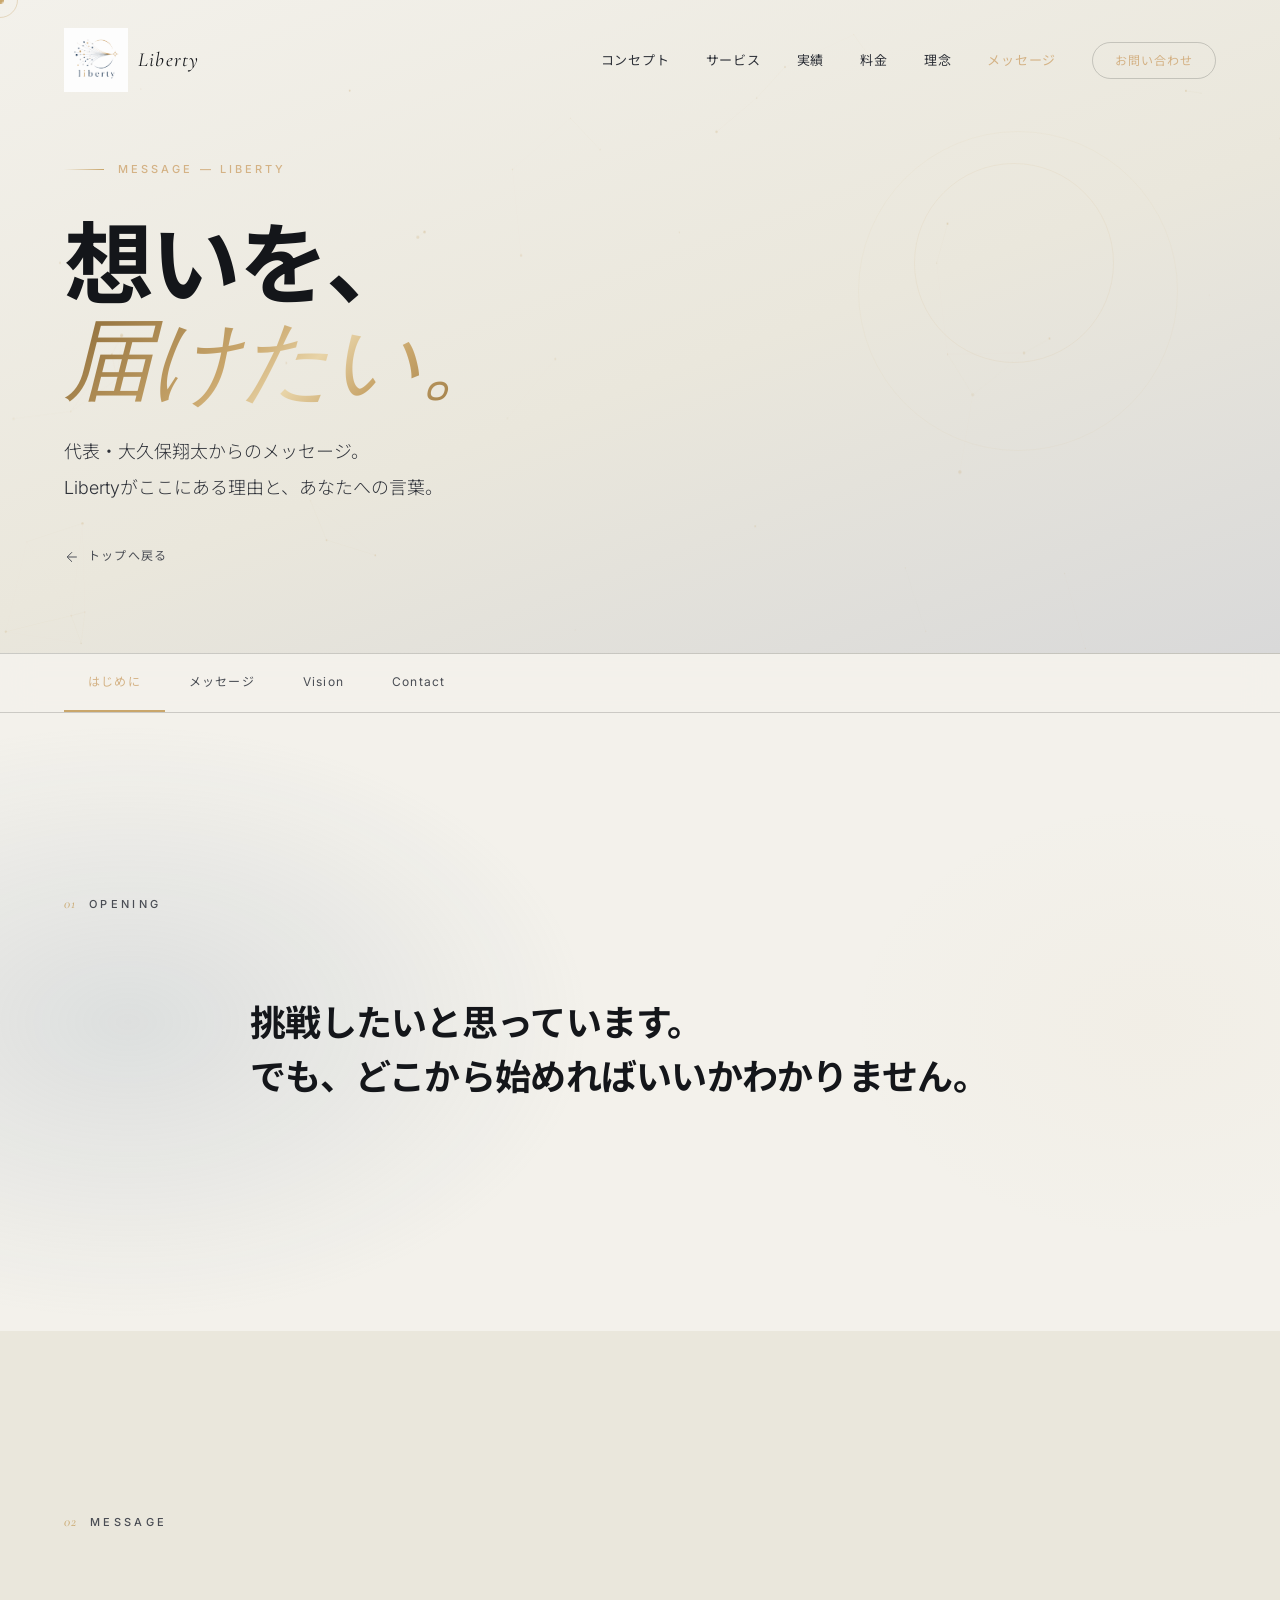
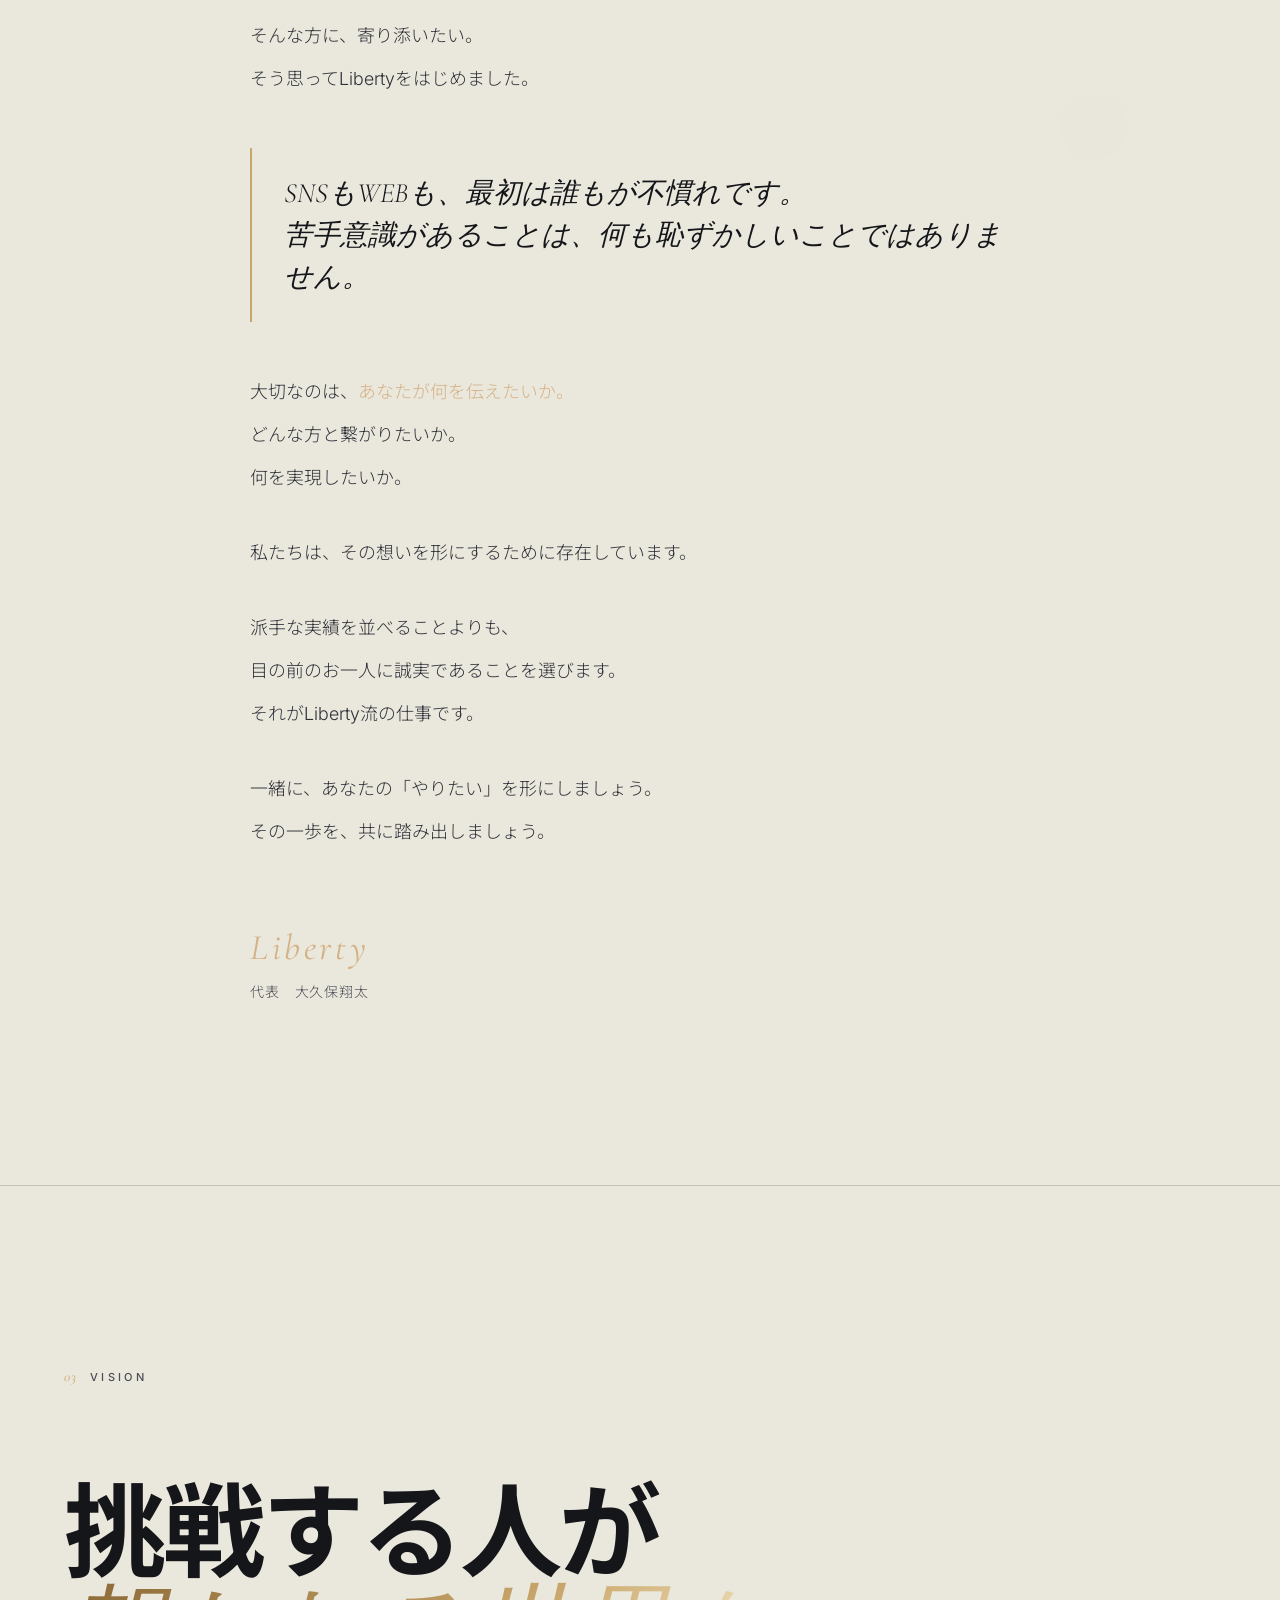
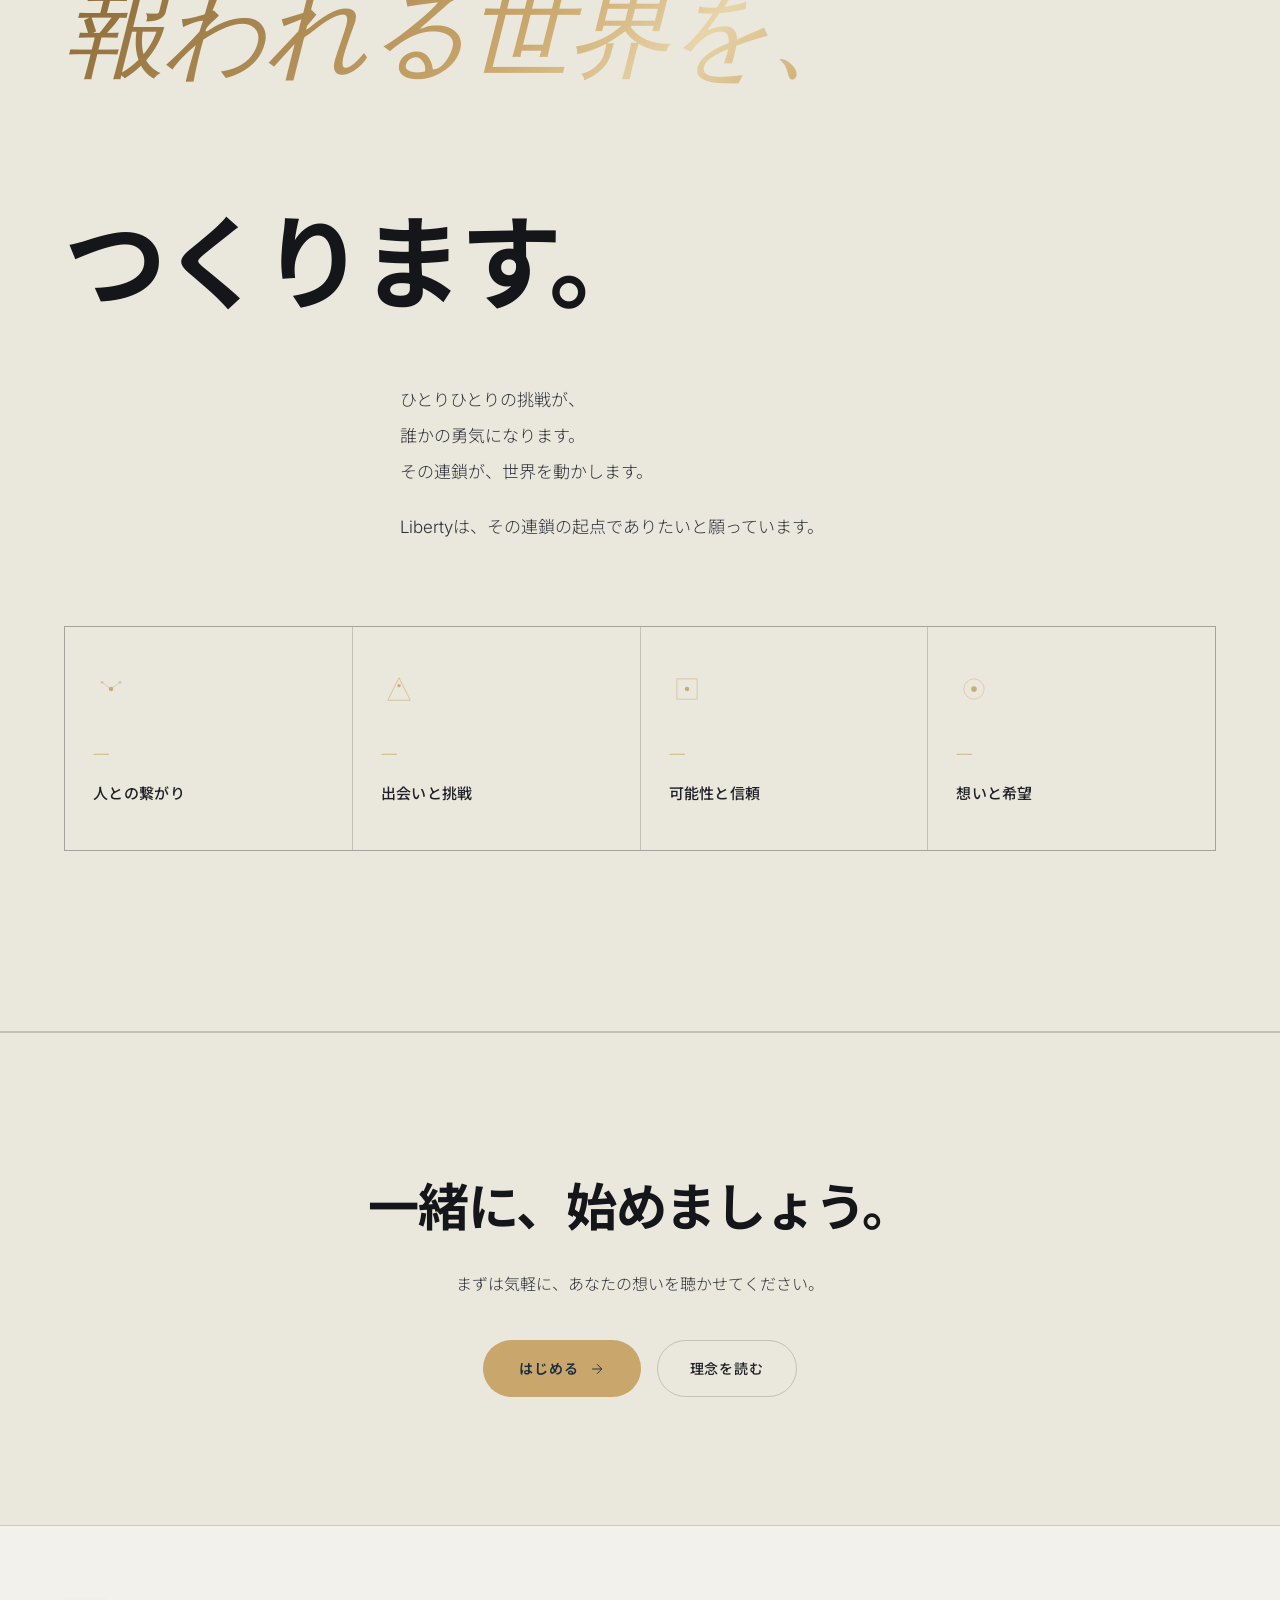
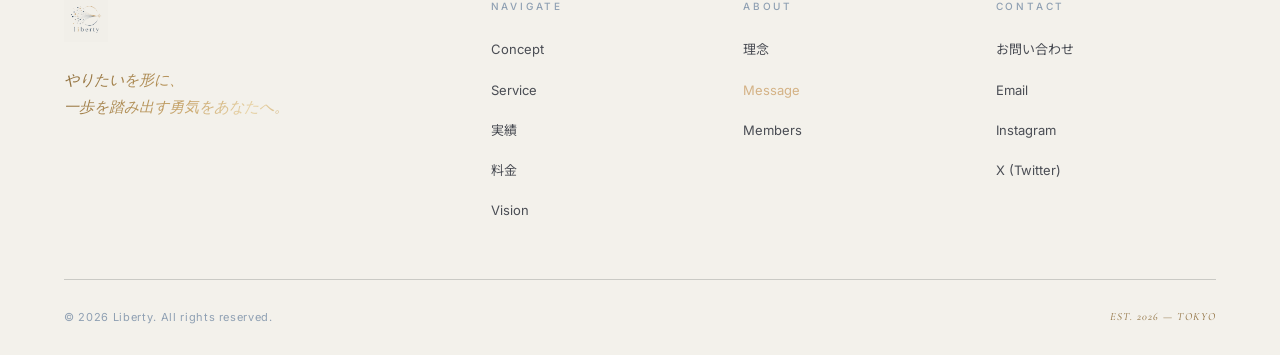
==== commit 4a0dbc4f: "Refresh: cream-based palette with ink accents - message.html: convert body copy to desu-masu polite " ====
--- a/message.html
+++ b/message.html
@@ -97,8 +97,8 @@
             </div>
             <div class="msg-letter reveal-up">
                 <p class="msg-letter-opening">
-                    挑戦したいと思っている。<br>
-                    でも、どこから始めればいいかわからない。
+                    挑戦したいと思っています。<br>
+                    でも、どこから始めればいいかわかりません。
                 </p>
             </div>
         </div>
@@ -116,33 +116,33 @@
             <div class="msg-letter reveal-up">
                 <div class="msg-letter-body">
                     <p>
-                        そんな人に、寄り添いたい。<br>
-                        そう思ってLibertyをはじめた。
+                        そんな方に、寄り添いたい。<br>
+                        そう思ってLibertyをはじめました。
                     </p>
 
                     <div class="msg-quote-block">
                         <blockquote>
-                            SNSもWEBも、最初は誰もが不慣れだ。<br>
-                            苦手意識があることは、何も恥ずかしくない。
+                            SNSもWEBも、最初は誰もが不慣れです。<br>
+                            苦手意識があることは、何も恥ずかしいことではありません。
                         </blockquote>
                     </div>
 
                     <p>
                         大切なのは、<em>あなたが何を伝えたいか。</em><br>
-                        どんな人と繋がりたいか。<br>
+                        どんな方と繋がりたいか。<br>
                         何を実現したいか。
                     </p>
                     <p>
-                        私たちは、その想いを形にするために存在する。
-                    </p>
-                    <p>
-                        派手な実績を並べることより、<br>
-                        目の前の一人に誠実であることを選ぶ。<br>
-                        それがLiberty流の仕事だ。
-                    </p>
-                    <p>
-                        一緒に、あなたの「やりたい」を形にしよう。<br>
-                        その一歩を、共に踏み出そう。
+                        私たちは、その想いを形にするために存在しています。
+                    </p>
+                    <p>
+                        派手な実績を並べることよりも、<br>
+                        目の前のお一人に誠実であることを選びます。<br>
+                        それがLiberty流の仕事です。
+                    </p>
+                    <p>
+                        一緒に、あなたの「やりたい」を形にしましょう。<br>
+                        その一歩を、共に踏み出しましょう。
                     </p>
 
                     <span class="msg-letter-sign">Liberty</span>
@@ -153,7 +153,7 @@
     </section>
 
     <!-- Vision -->
-    <section id="msg-vision" style="padding:var(--section-v) 0;background:var(--navy);border-top:1px solid var(--gold-border);border-bottom:1px solid var(--gold-border);">
+    <section id="msg-vision" style="padding:var(--section-v) 0;background:var(--black-soft);border-top:1px solid var(--gold-border);border-bottom:1px solid var(--gold-border);">
         <div class="container">
             <div class="section-label reveal-up">
                 <span class="label-num">03</span>
@@ -163,17 +163,17 @@
                 <h2>
                     挑戦する人が<br>
                     <em>報われる世界を、</em><br>
-                    つくる。
+                    つくります。
                 </h2>
             </div>
             <div class="vision-sub reveal-up">
                 <p>
                     ひとりひとりの挑戦が、<br>
-                    誰かの勇気になる。<br>
-                    その連鎖が、世界を動かす。
+                    誰かの勇気になります。<br>
+                    その連鎖が、世界を動かします。
                 </p>
                 <p>
-                    Libertyは、その連鎖の起点になりたい。
+                    Libertyは、その連鎖の起点でありたいと願っています。
                 </p>
             </div>
 
--- a/styles.css
+++ b/styles.css
@@ -3,26 +3,31 @@
    ============================================================ */
 
 :root {
-    --black:       #060b14;
-    --black-soft:  #0a1220;
-    --navy:        #0e1a2d;
-    --gray-900:    #111e31;
-    --gray-800:    #1a2a3f;
-    --gray-700:    #233450;
-    --gray-600:    #2e4265;
-    --gray-500:    #4d6480;
-    --gray-400:    #7a94ab;
-    --gray-300:    #a0b4c4;
-    --gray-200:    #c0d0dc;
-    --gray-100:    #dce8f0;
-    --white:       #f0ede6;
-
-    --gold:        #c9a66b;
-    --gold-light:  #d9b97d;
+    /* Cream-based palette: #F3F1EB / #D9D9D9 / #C9A66B base, #1B2D45 + #8FA0B3 as accents only */
+    /* Text scale: low # = darkest (high contrast). Body text in near-black for premium monochrome feel. */
+    --black:       #F3F1EB;       /* primary cream bg */
+    --black-soft:  #EAE7DC;       /* secondary cream tone */
+    --navy:        #1B2D45;       /* accent: deep navy (use sparingly) */
+    --gray-100:    #14161a;       /* ink — highest contrast text */
+    --gray-200:    #1f2127;       /* body text */
+    --gray-300:    #2e3138;       /* secondary text */
+    --gray-400:    #4a4d54;       /* muted text */
+    --gray-500:    #6b6e76;       /* subtle text */
+    --gray-600:    #8FA0B3;       /* concept blue-gray accent */
+    --gray-700:    #b0bbc8;       /* light blue-gray */
+    --gray-800:    #c8cfd8;       /* very light */
+    --gray-900:    #D9D9D9;       /* light gray (concept) */
+    --white:       #14161a;       /* primary text (near-black on cream) */
+
+    --gold:        #C9A66B;
+    --gold-light:  #d4b285;
     --gold-pale:   #e8d4a8;
     --gold-deep:   #8a6936;
-    --gold-glow:   rgba(201,166,107,0.15);
-    --gold-border: rgba(201,166,107,0.2);
+    --gold-glow:   rgba(201,166,107,0.18);
+    --gold-border: rgba(20,22,26,0.18);     /* hairline: near-black for premium feel */
+    --gold-line:   rgba(201,166,107,0.55);  /* explicit gold accent line */
+    --ink:         #14161a;                  /* near-black accent */
+    --ink-strong:  rgba(20,22,26,0.32);
     --gold-grad:   linear-gradient(135deg, #8a6936 0%, #c9a66b 40%, #e8d4a8 55%, #c9a66b 70%, #8a6936 100%);
 
     --font-sans: 'Inter', 'Noto Sans JP', system-ui, -apple-system, sans-serif;
@@ -146,7 +151,7 @@
 }
 .header.scrolled {
     padding: 18px 0;
-    background: rgba(6,11,20,0.82);
+    background: rgba(243,241,235,0.85);
     backdrop-filter: blur(20px);
     -webkit-backdrop-filter: blur(20px);
     border-bottom-color: var(--gold-border);
@@ -166,8 +171,7 @@
     height: 64px;
     width: auto;
     flex-shrink: 0;
-    filter: invert(1) hue-rotate(180deg);
-    mix-blend-mode: screen;
+    mix-blend-mode: multiply;
 }
 .logo-text {
     font-family: var(--font-serif);
@@ -323,7 +327,7 @@
 .btn--gold {
     padding: 16px 36px;
     background: var(--gold);
-    color: var(--black);
+    color: var(--navy);
     font-weight: 600;
 }
 .btn--gold:hover {
@@ -361,7 +365,7 @@
     min-height: 100vh;
     min-height: 100svh;
     padding: 140px 0 100px;
-    background: linear-gradient(160deg, var(--black) 0%, var(--black-soft) 60%, var(--navy) 100%);
+    background: linear-gradient(160deg, var(--black) 0%, var(--black-soft) 55%, var(--gray-900) 100%);
 }
 
 .hero-canvas {
@@ -392,9 +396,8 @@
     transform: translateY(-50%);
     width: clamp(280px, 38vw, 560px);
     height: auto;
-    opacity: 0.12;
-    filter: invert(1) sepia(1) saturate(2);
-    mix-blend-mode: screen;
+    opacity: 0.55;
+    mix-blend-mode: multiply;
     pointer-events: none;
     z-index: 1;
 }
@@ -639,7 +642,7 @@
     gap: 12px;
     transition: background 0.4s var(--ease);
 }
-.value-item:hover { background: var(--navy); }
+.value-item:hover { background: #faf6ec; box-shadow: 0 4px 24px -8px rgba(201,166,107,0.25); }
 .value-num {
     font-family: var(--font-serif);
     font-style: italic;
@@ -667,7 +670,7 @@
     top: 0; left: 0; right: 0; bottom: 0;
     background:
         radial-gradient(ellipse 70% 60% at 50% 50%, rgba(201,166,107,0.06) 0%, transparent 60%),
-        radial-gradient(ellipse 50% 50% at 50% 50%, rgba(14,26,45,0.6) 0%, transparent 70%);
+        radial-gradient(ellipse 50% 50% at 50% 50%, rgba(143,160,179,0.18) 0%, transparent 70%);
     pointer-events: none;
 }
 .philosophy-content { position: relative; z-index: 1; }
@@ -792,7 +795,7 @@
     inset: 0;
     left: -100vw;
     right: -100vw;
-    background: linear-gradient(90deg, transparent 0%, rgba(14,26,45,0.6) 50%, transparent 100%);
+    background: linear-gradient(90deg, transparent 0%, rgba(143,160,179,0.18) 50%, transparent 100%);
     opacity: 0;
     transition: opacity 0.5s var(--ease);
     pointer-events: none;
@@ -890,7 +893,7 @@
     position: absolute;
     top: 0; left: 0; right: 0; bottom: 0;
     background:
-        radial-gradient(ellipse 60% 80% at 10% 50%, rgba(14,26,45,0.8) 0%, transparent 60%),
+        radial-gradient(ellipse 60% 80% at 10% 50%, rgba(143,160,179,0.22) 0%, transparent 60%),
         radial-gradient(ellipse 40% 60% at 90% 50%, rgba(201,166,107,0.04) 0%, transparent 60%);
     pointer-events: none;
 }
@@ -930,7 +933,7 @@
 /* ── Members ── */
 .members {
     padding: var(--section-v) 0;
-    background: var(--navy);
+    background: var(--black-soft);
     border-top: 1px solid var(--gold-border);
 }
 .members-grid {
@@ -1151,7 +1154,7 @@
     gap: 10px;
     padding: 16px 36px;
     background: var(--gold);
-    color: var(--black);
+    color: var(--navy);
     border-radius: 999px;
     font-size: 14px;
     font-weight: 600;
@@ -1249,7 +1252,7 @@
 ::-webkit-scrollbar-thumb:hover { background: var(--gray-700); }
 
 /* ── Selection ── */
-::selection { background: var(--gold); color: var(--black); }
+::selection { background: var(--gold); color: var(--navy); }
 
 /* ============================================================
    Extended Styles
@@ -1265,7 +1268,8 @@
     z-index: 0;
 }
 .orb--gold { background: radial-gradient(circle, rgba(201,166,107,0.12), transparent 70%); }
-.orb--navy { background: radial-gradient(circle, rgba(14,26,45,0.8), transparent 70%); }
+.orb--navy { background: radial-gradient(circle, rgba(143,160,179,0.22), transparent 70%); }
+.orb--ink  { background: radial-gradient(circle, rgba(20,22,26,0.10), transparent 70%); }
 
 @keyframes orbFloat {
     0%, 100% { transform: translate(0, 0) scale(1); }
@@ -1411,7 +1415,7 @@
     transform-origin: left;
     transition: transform 0.55s var(--ease);
 }
-.svc-card:hover { background: var(--navy); }
+.svc-card:hover { background: #faf6ec; box-shadow: 0 8px 30px -10px rgba(201,166,107,0.3); }
 .svc-card:hover::before { transform: scaleX(1); }
 .svc-card:hover .svc-star svg { animation-duration: 1.2s; }
 
@@ -1691,8 +1695,8 @@
 
 .price-card--featured {
     border-color: var(--gold);
-    background: linear-gradient(160deg, var(--gray-900) 0%, var(--navy) 100%);
-    box-shadow: 0 8px 40px -8px rgba(201,166,107,0.18);
+    background: linear-gradient(160deg, #faf6ec 0%, #f0e7d3 100%);
+    box-shadow: 0 8px 40px -8px rgba(201,166,107,0.35);
 }
 .price-card--featured:hover {
     transform: translateY(-8px);
@@ -1711,7 +1715,7 @@
     top: 20px; right: 20px;
     font-size: 10px;
     letter-spacing: 0.18em;
-    color: var(--black);
+    color: var(--navy);
     background: var(--gold);
     padding: 4px 12px;
     border-radius: 999px;
@@ -1923,7 +1927,7 @@
 
 .subpage-hero {
     padding: 160px 0 80px;
-    background: linear-gradient(160deg, var(--black) 0%, var(--black-soft) 60%, var(--navy) 100%);
+    background: linear-gradient(160deg, var(--black) 0%, var(--black-soft) 55%, var(--gray-900) 100%);
     position: relative;
     overflow: hidden;
     border-bottom: 1px solid var(--gold-border);
@@ -1992,7 +1996,7 @@
     position: sticky;
     top: 72px;
     z-index: 100;
-    background: rgba(6,11,20,0.92);
+    background: rgba(243,241,235,0.92);
     backdrop-filter: blur(16px);
     -webkit-backdrop-filter: blur(16px);
     border-bottom: 1px solid var(--gold-border);
@@ -2136,7 +2140,7 @@
 
 /* CTA section shared */
 .subpage-cta {
-    background: var(--navy);
+    background: var(--black-soft);
     padding: clamp(80px, 10vw, 140px) 0;
     border-top: 1px solid var(--gold-border);
     text-align: center;
